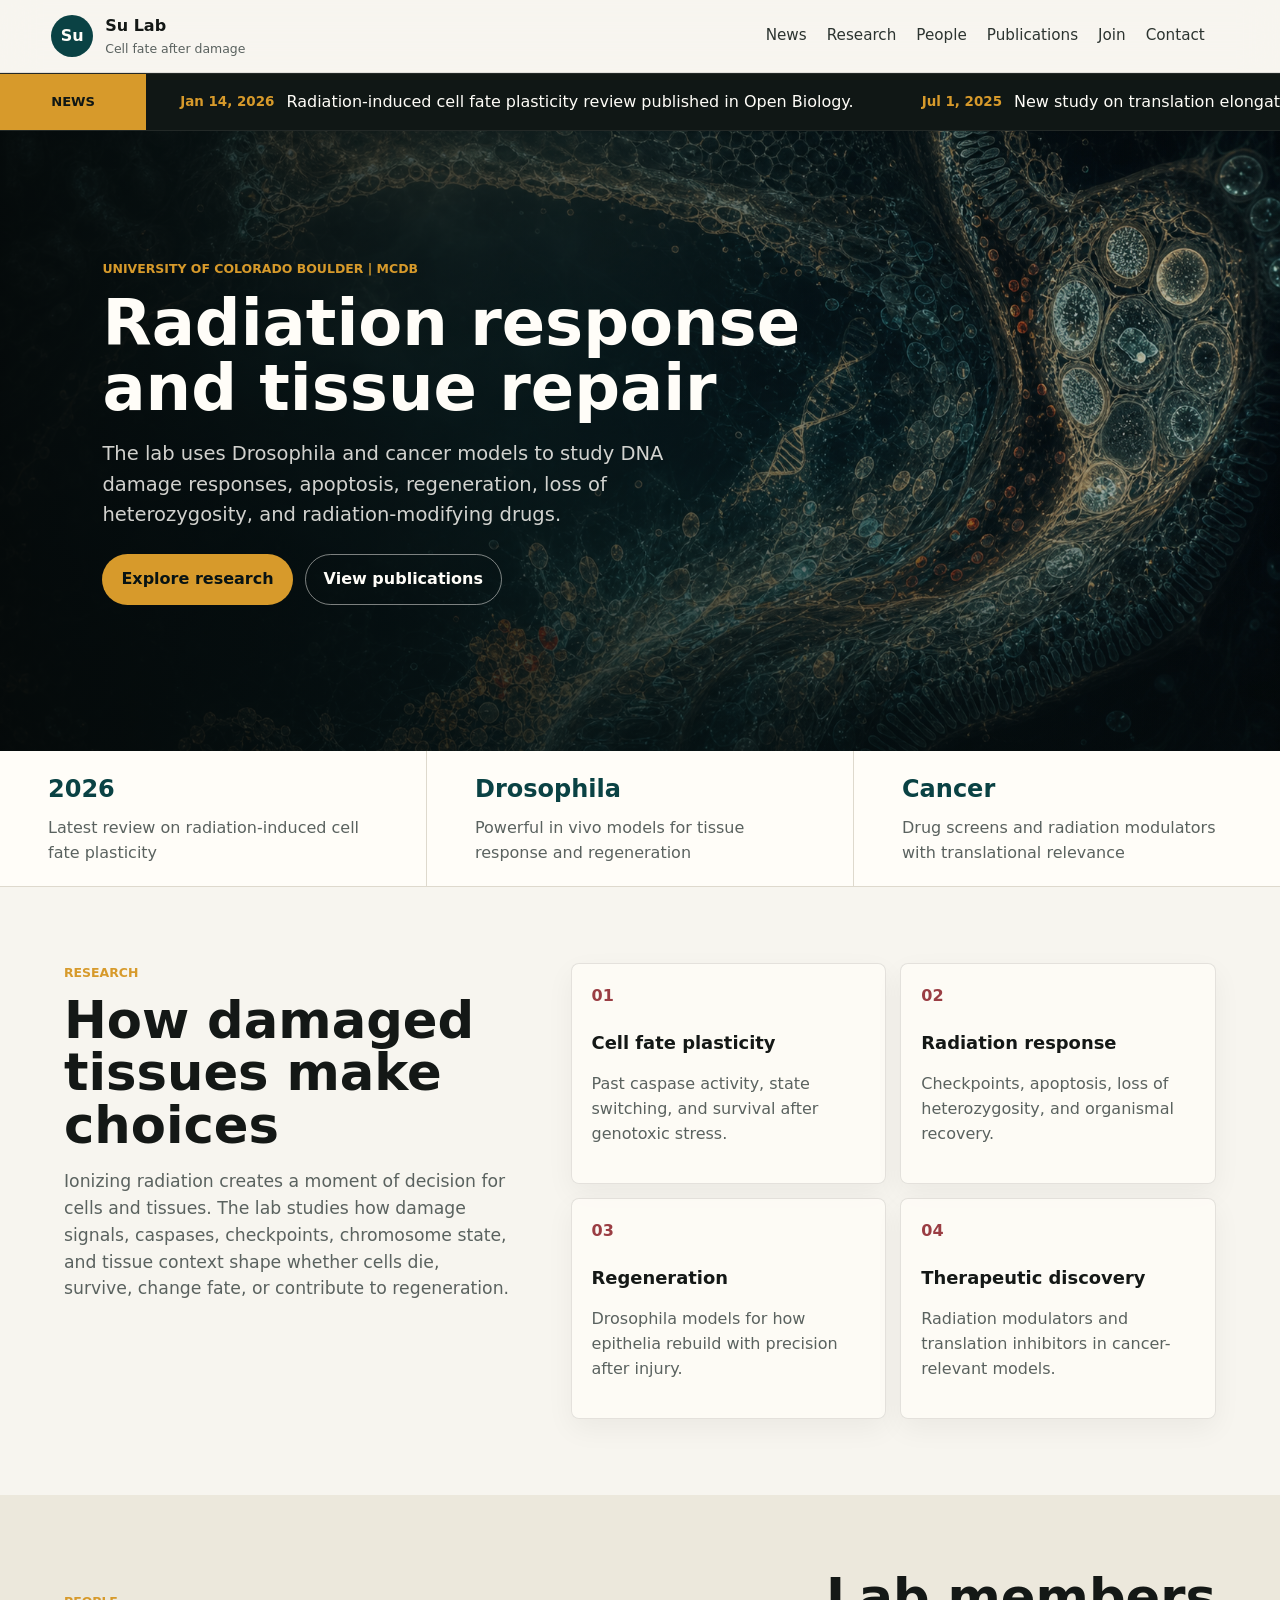
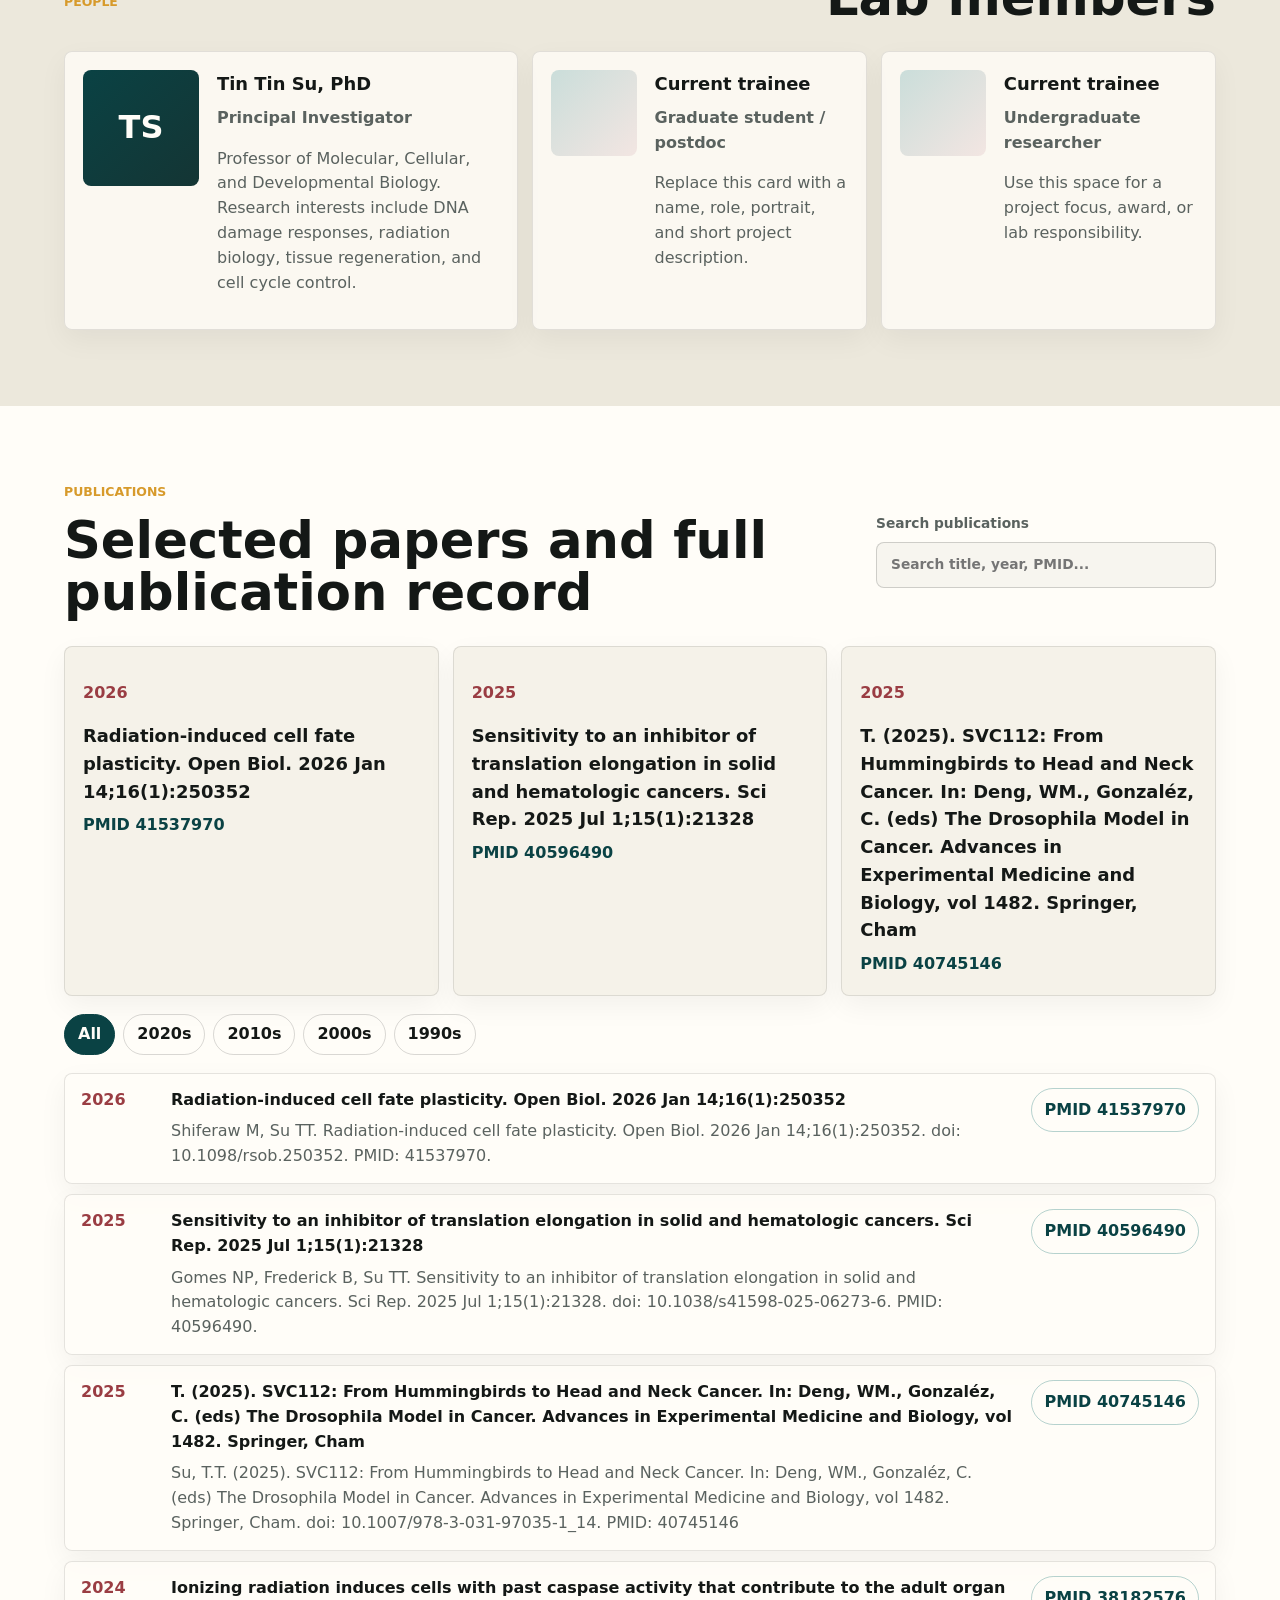
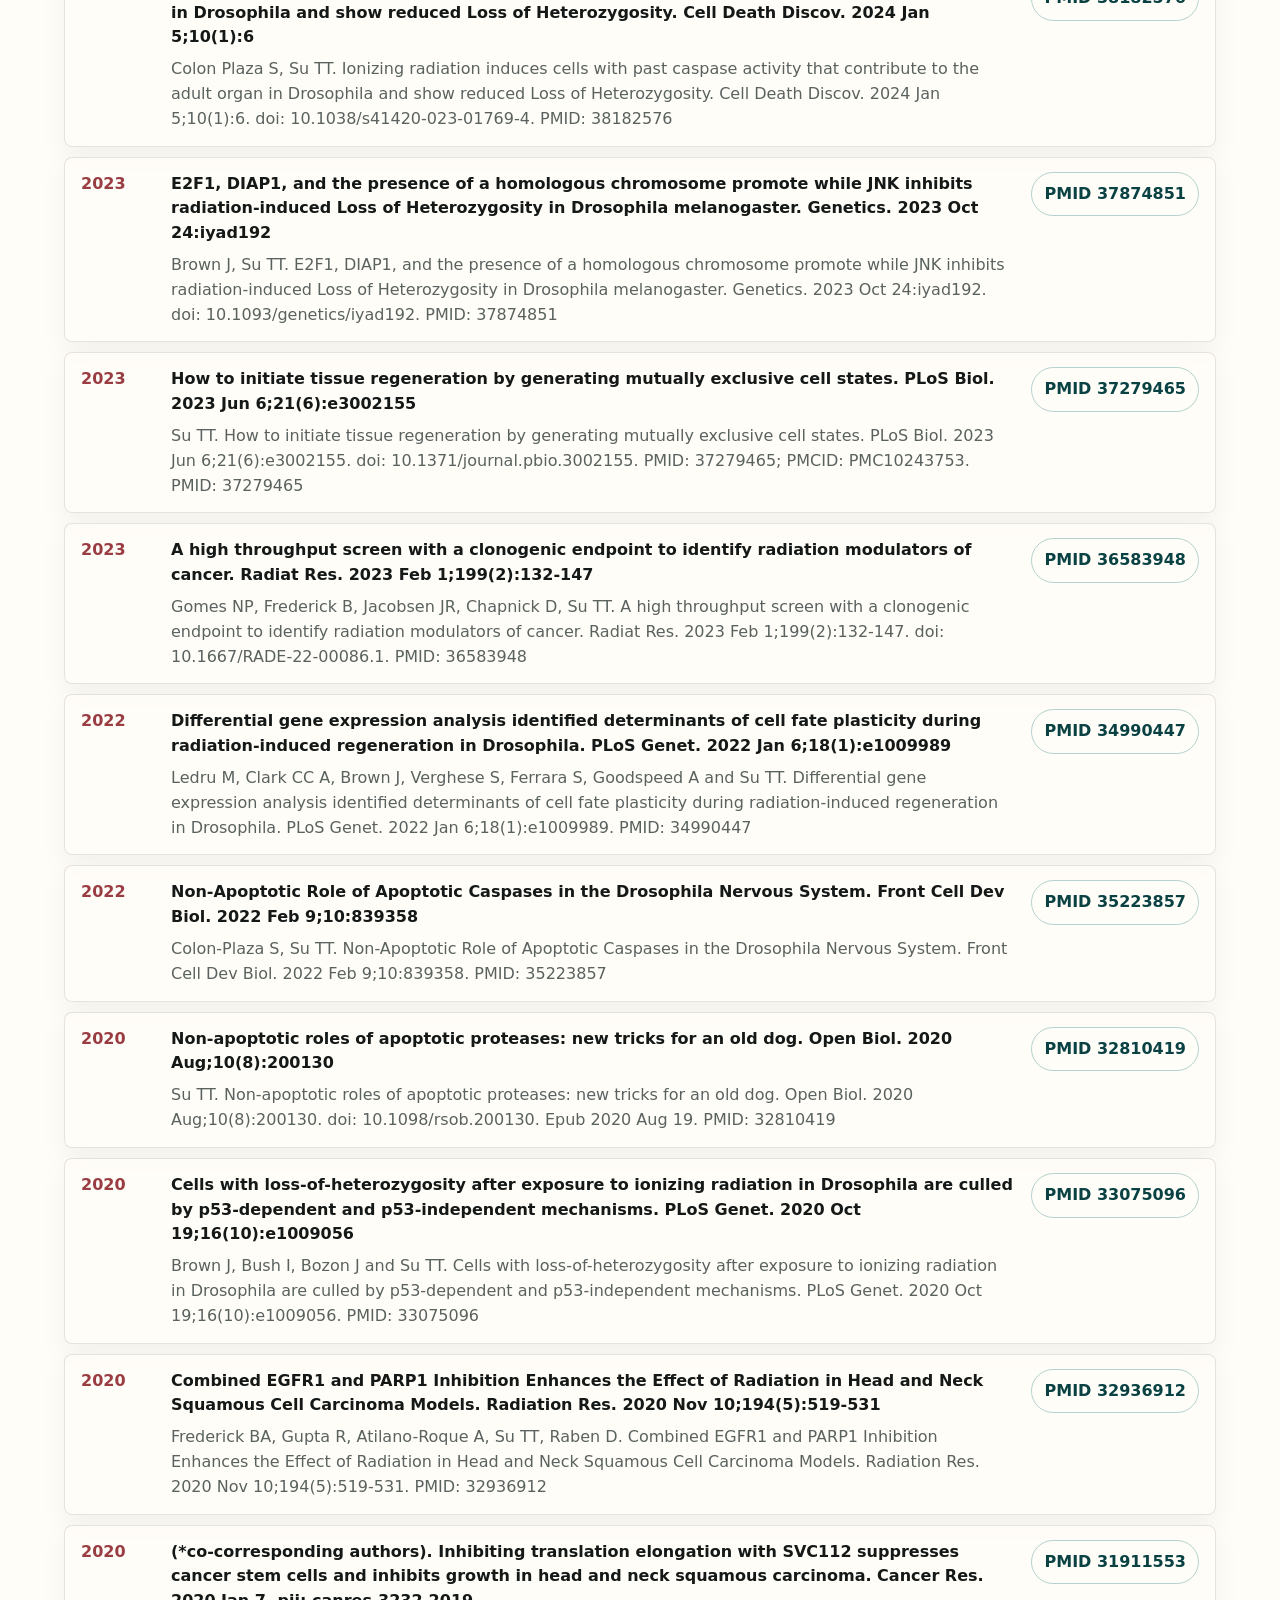
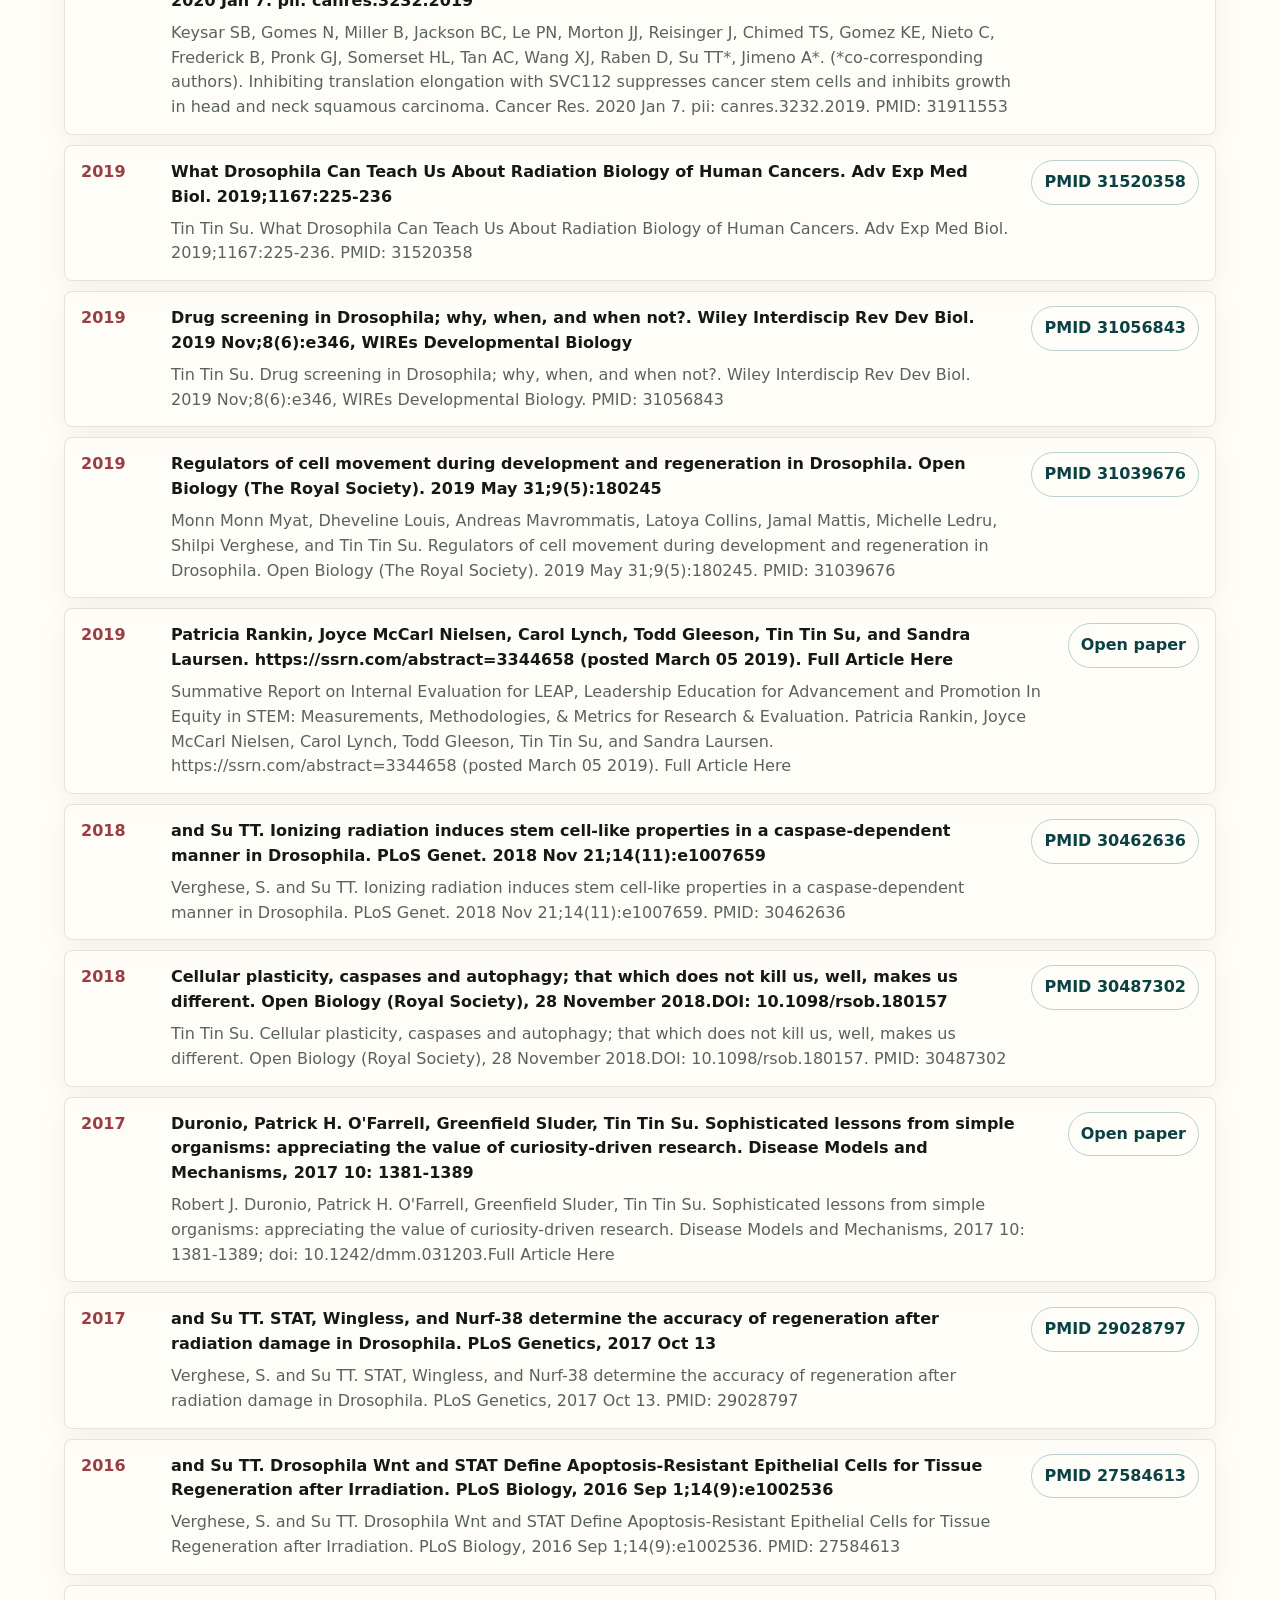
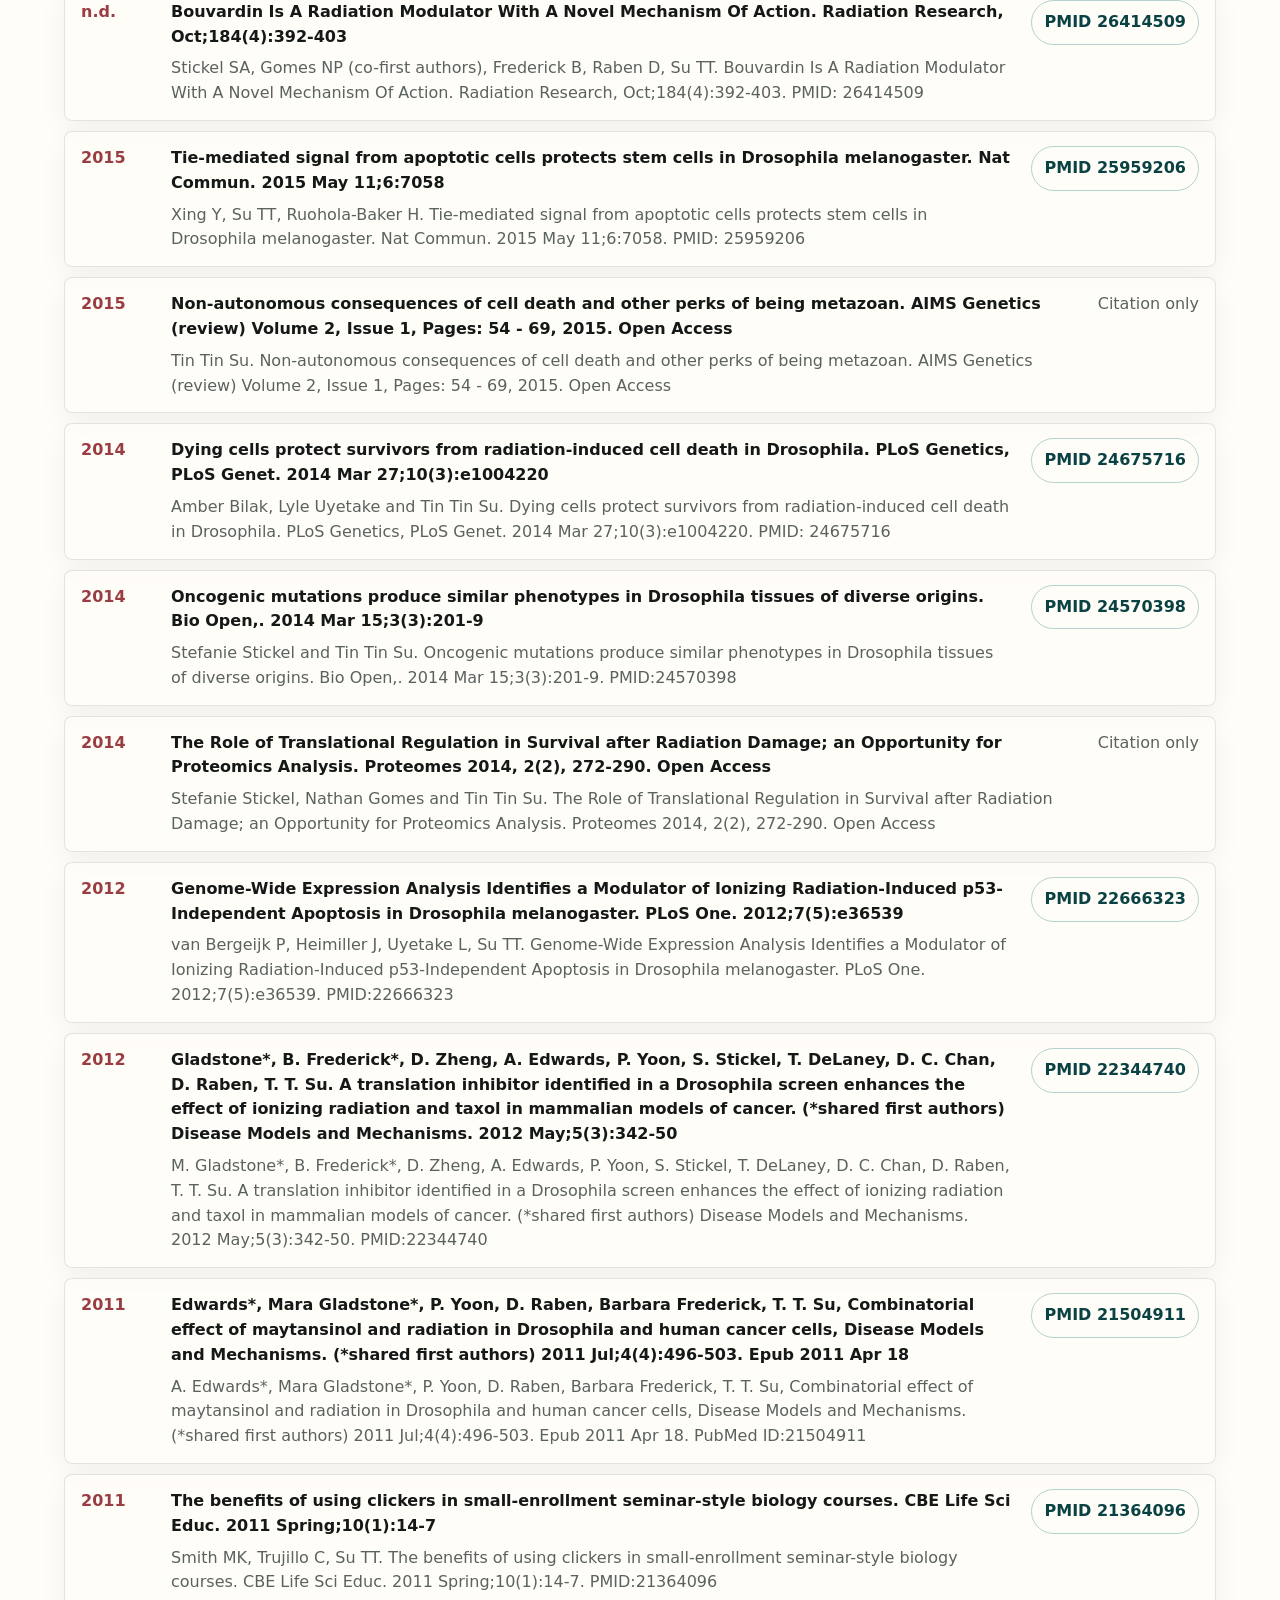
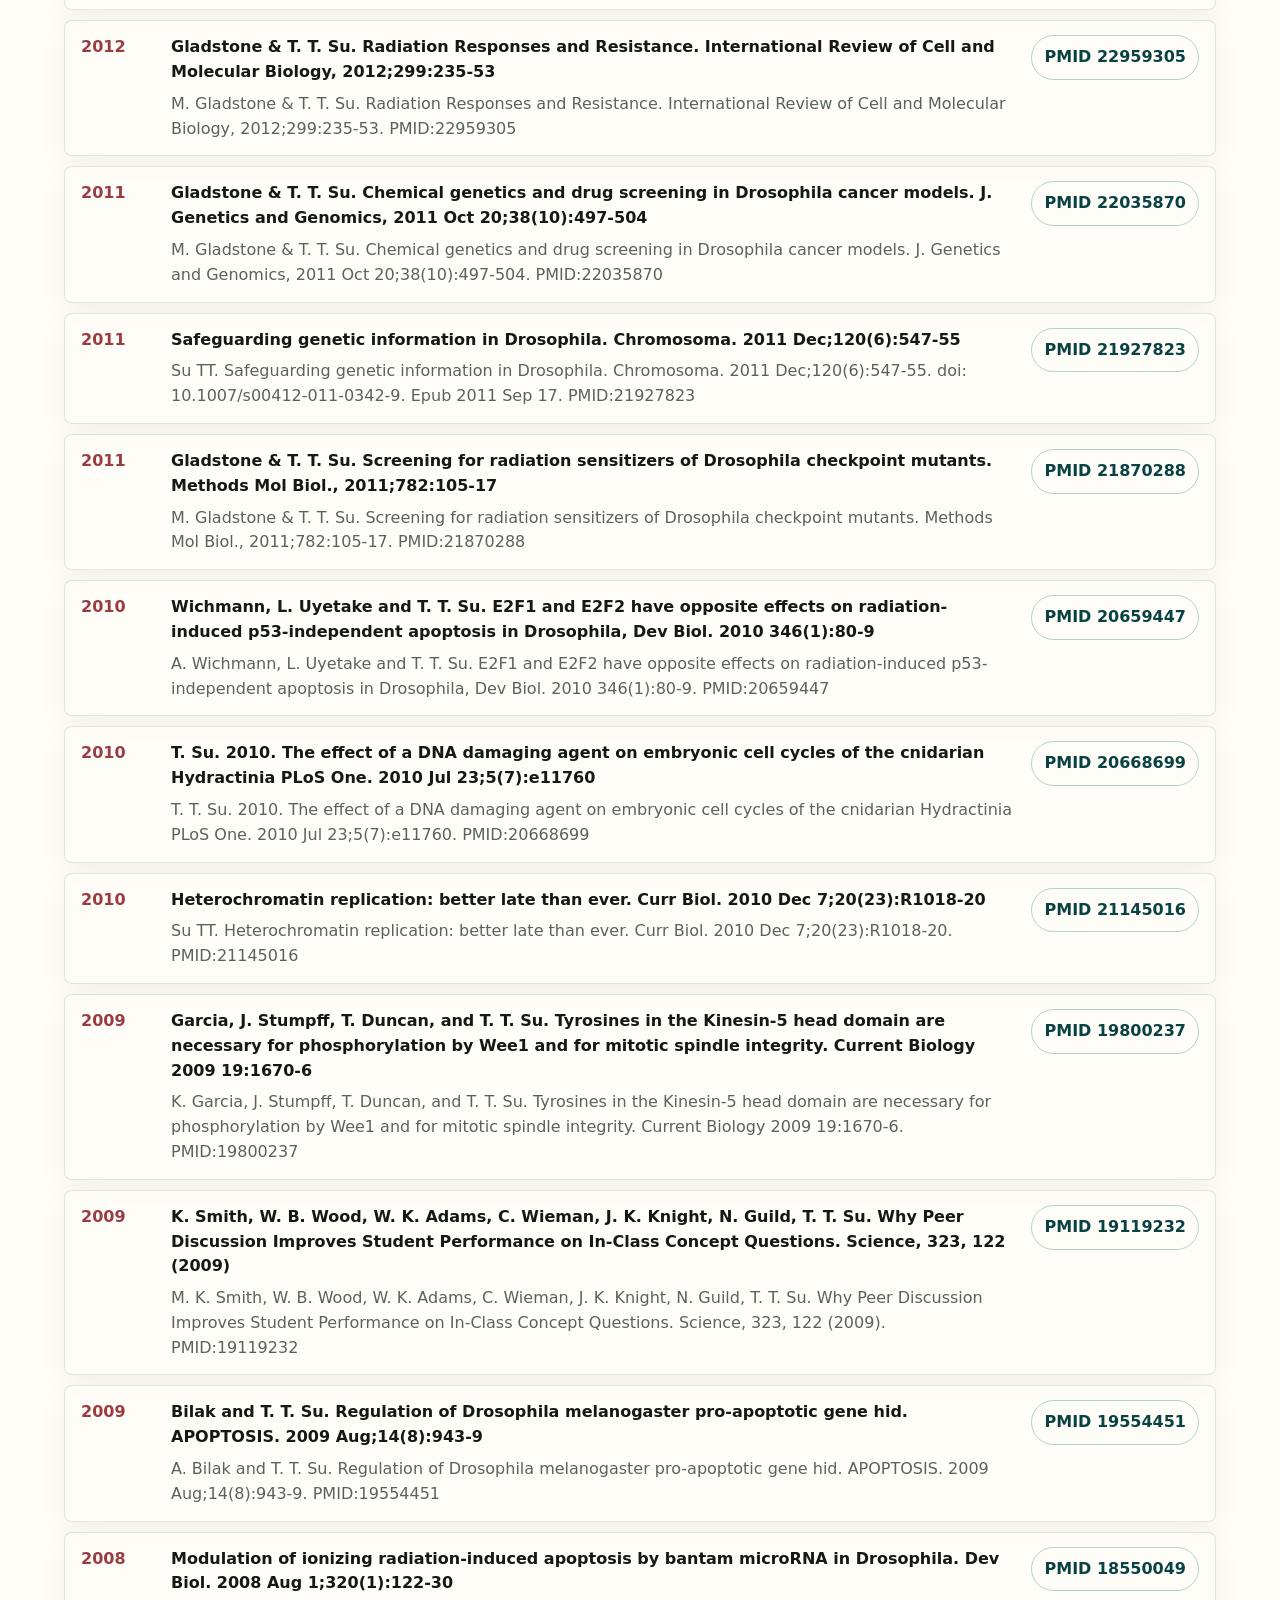
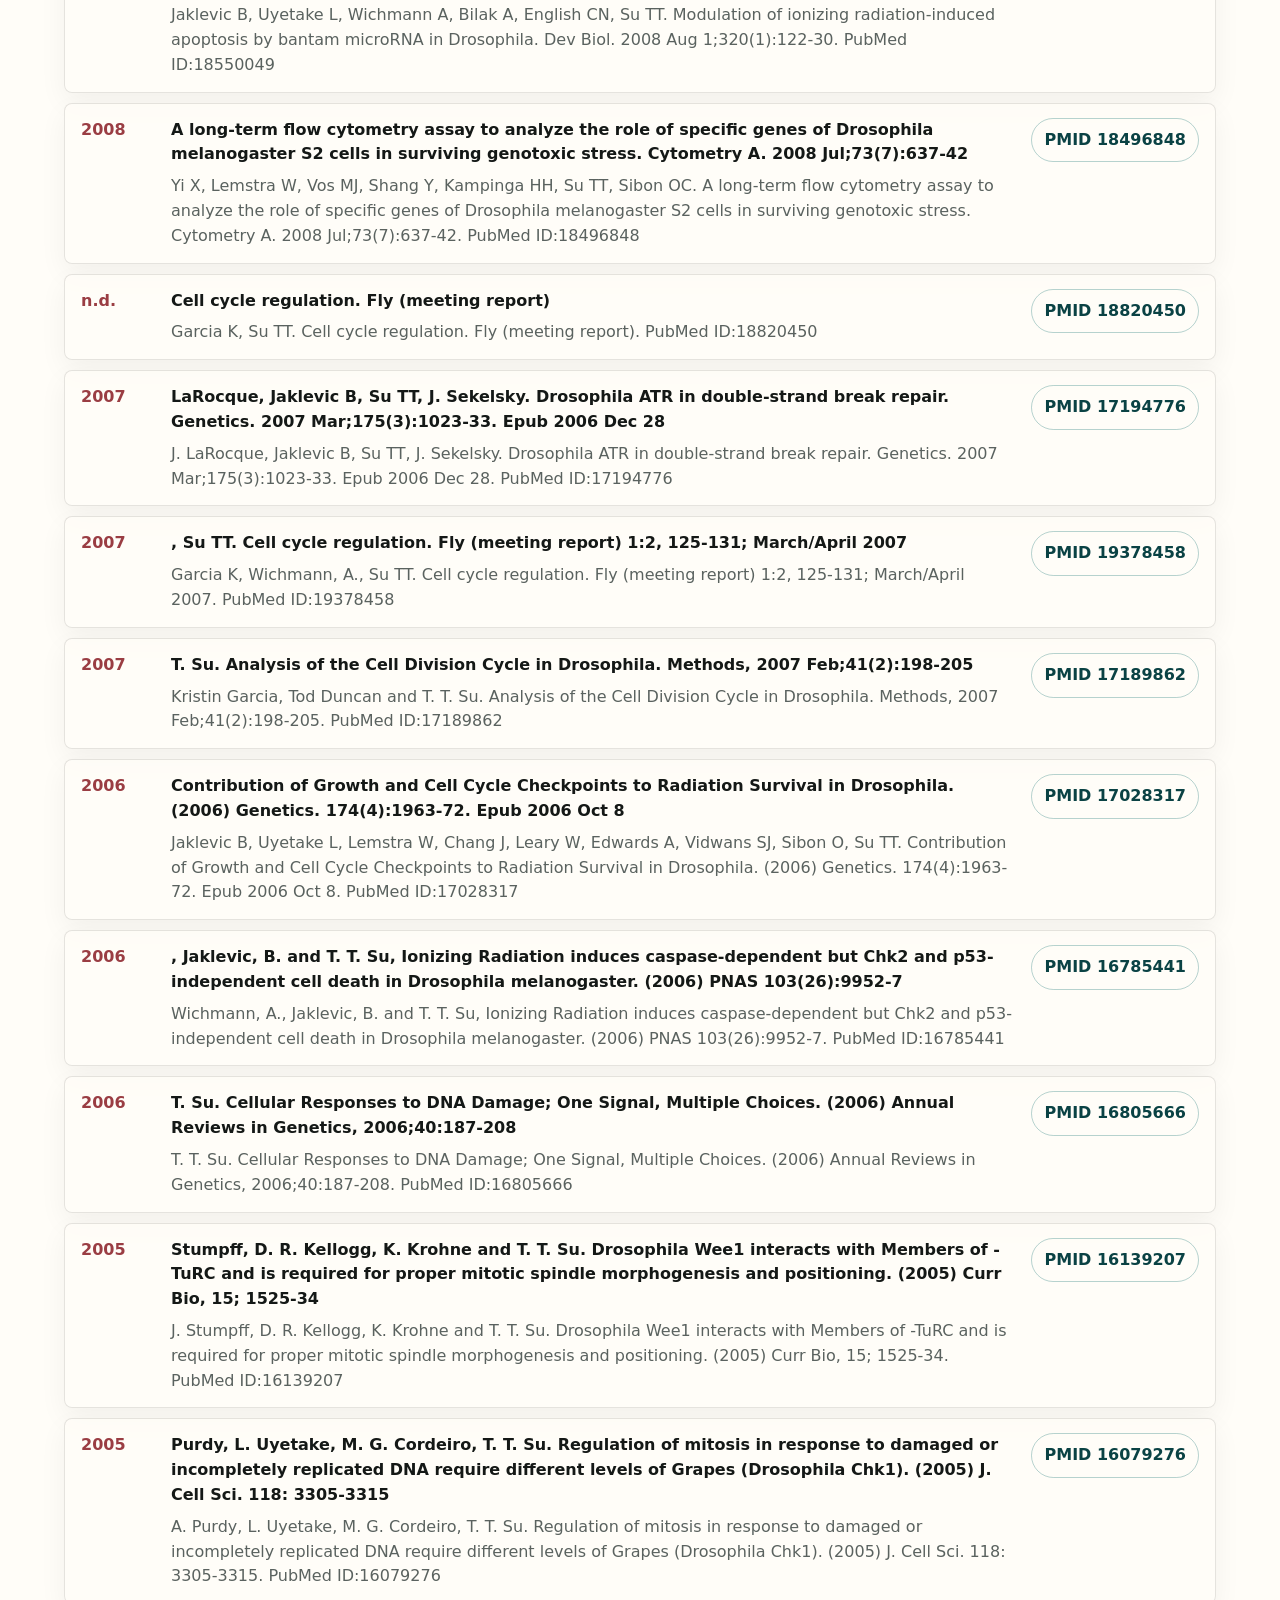
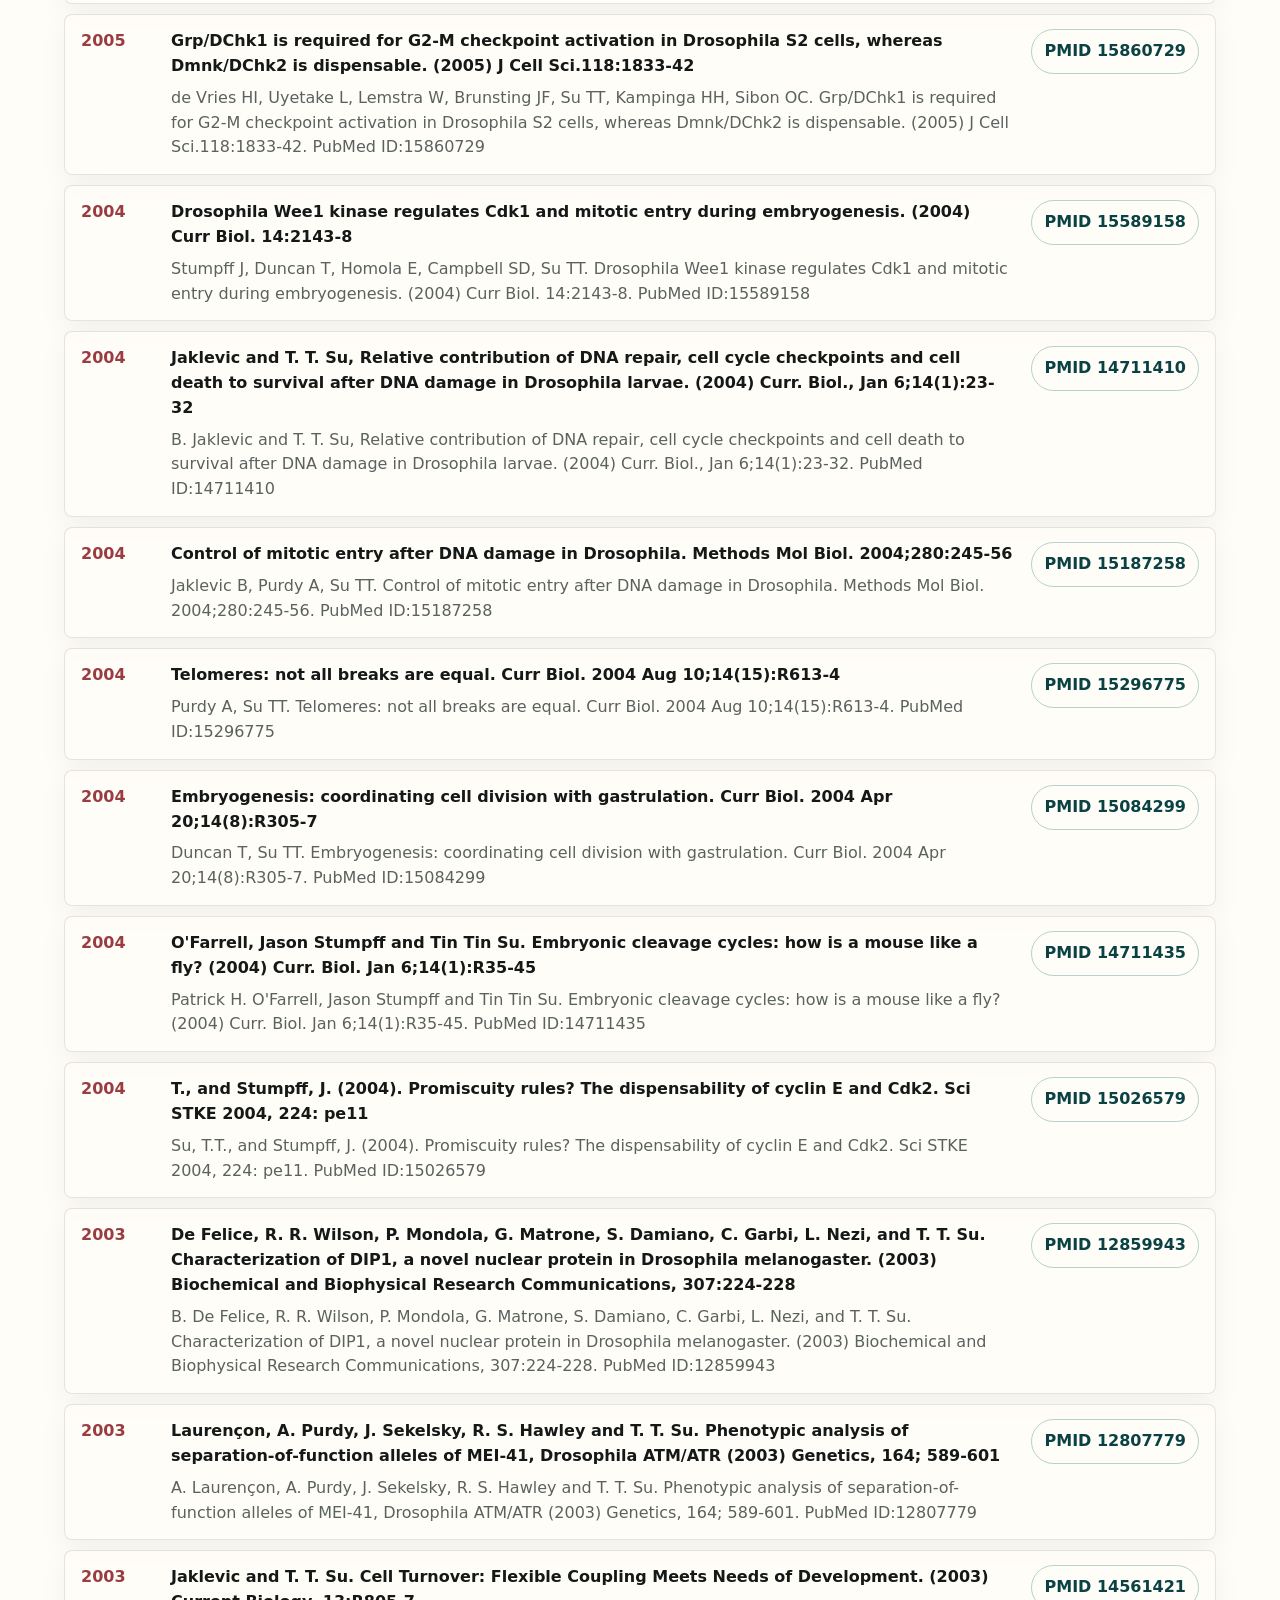
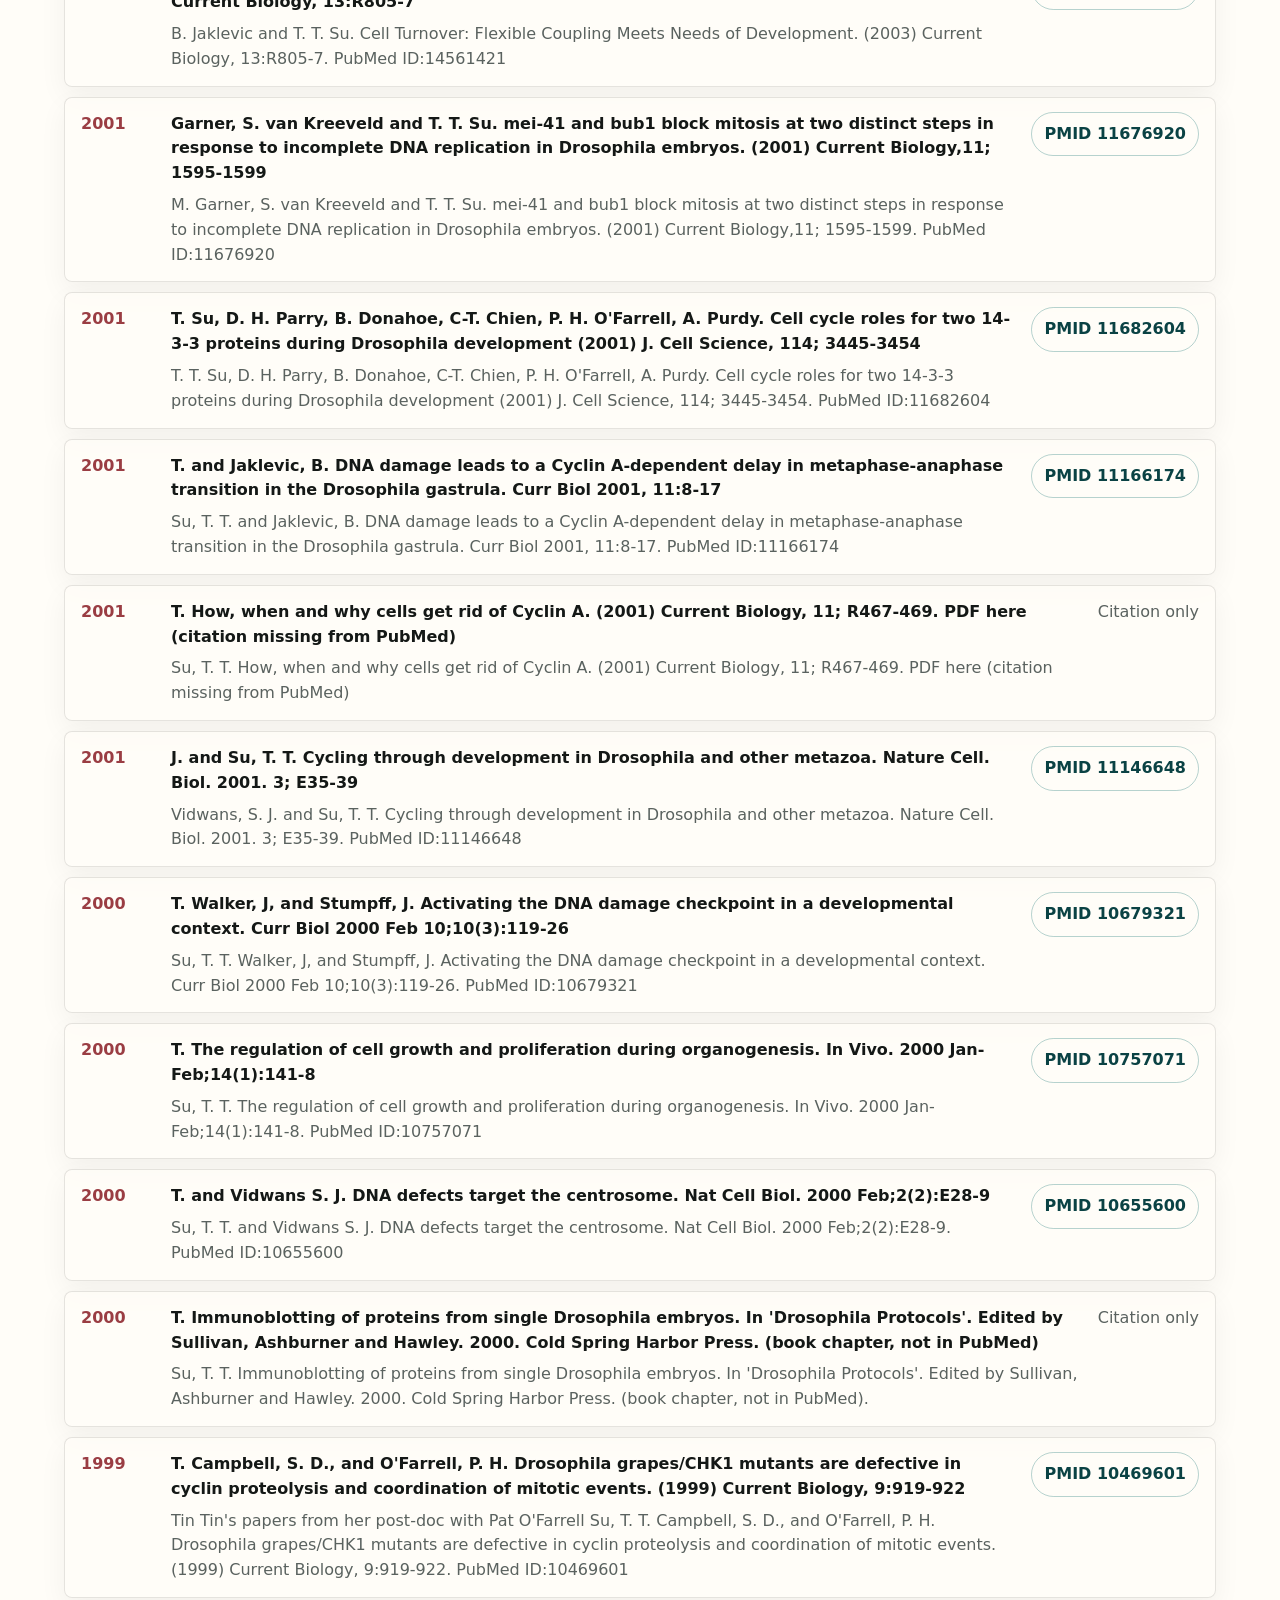
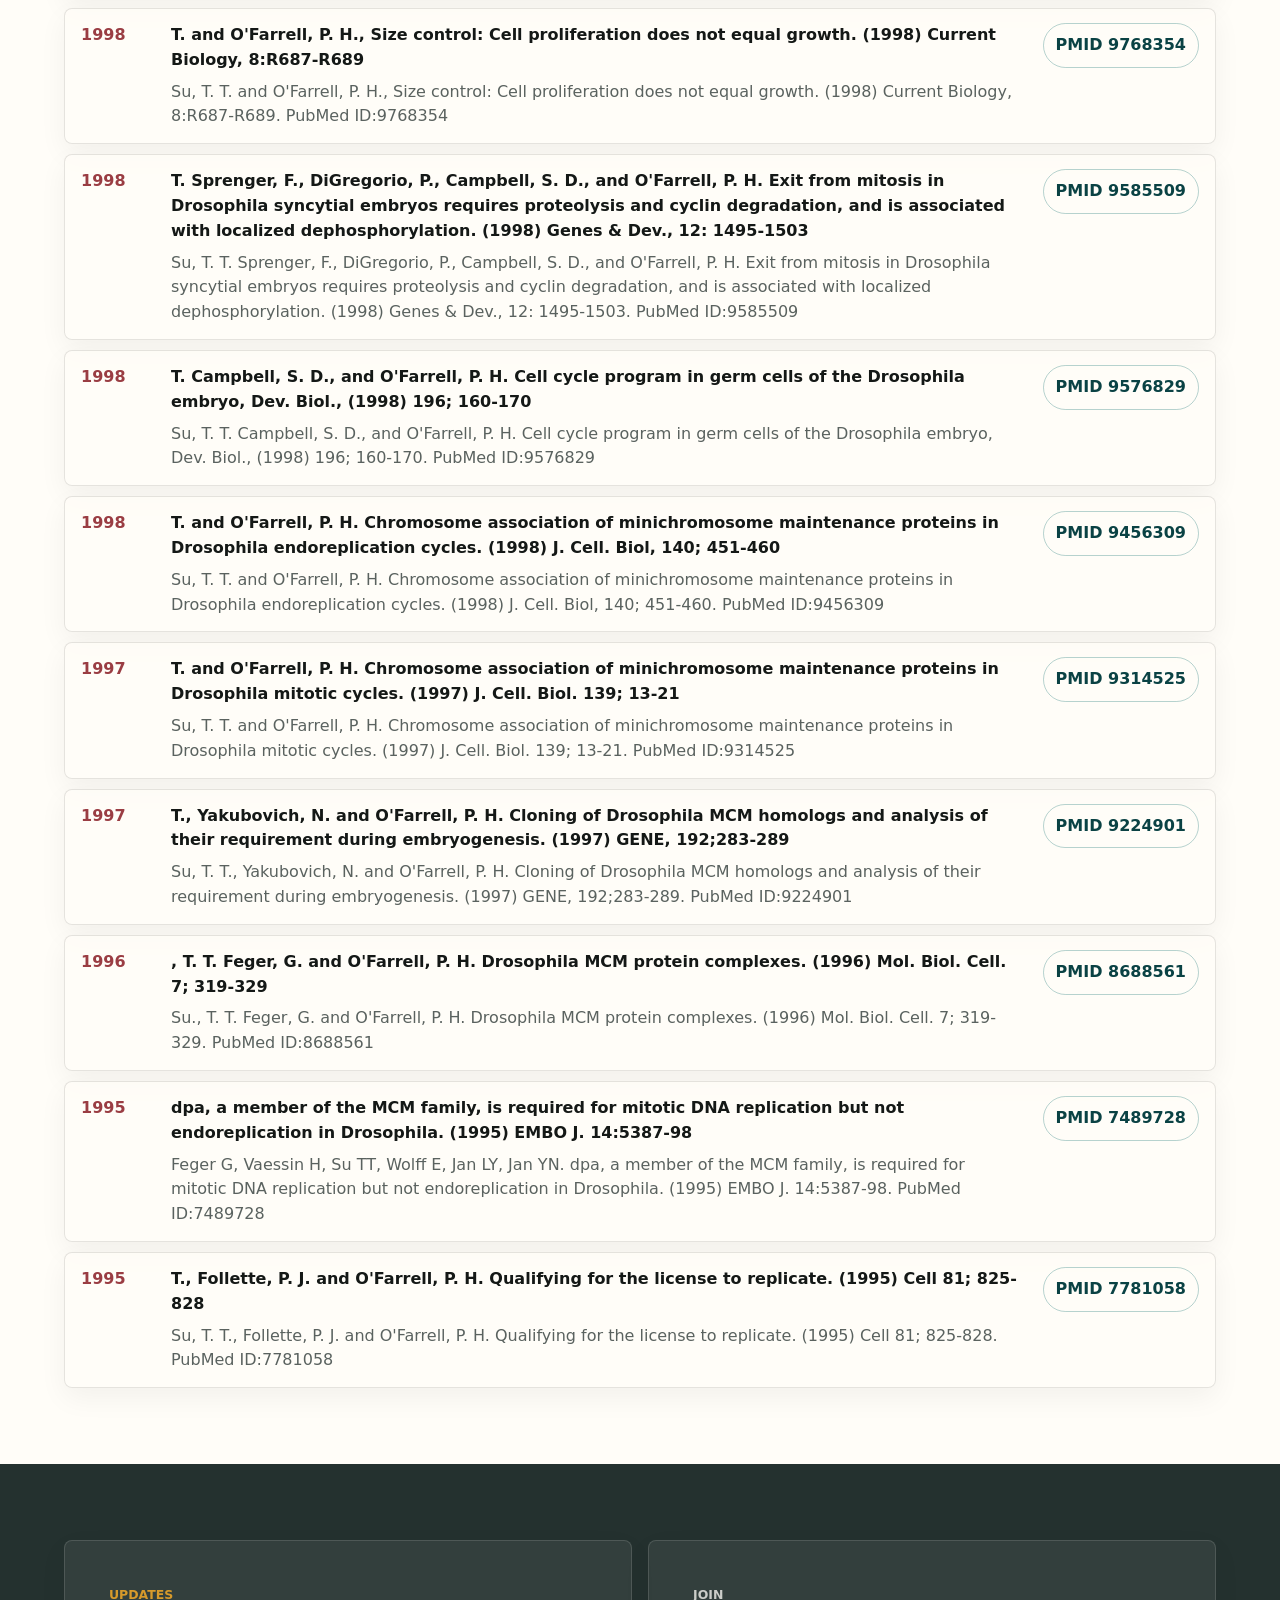
==== index.html @ 42adff40 "Initial Su Lab website" ====
<!doctype html>
<html lang="en">
  <head>
    <meta charset="utf-8" />
    <meta name="viewport" content="width=device-width, initial-scale=1" />
    <title>Su Lab | Cell Fate, Radiation, and Regeneration</title>
    <meta
      name="description"
      content="The Su Lab studies how cells and tissues respond to radiation, damage, and stress, using Drosophila and cancer models to understand cell fate plasticity."
    />
    <link rel="preload" href="assets/hero-cell-fate.png" as="image" />
    <link rel="stylesheet" href="styles.css" />
  </head>
  <body>
    <header class="site-header">
      <a class="brand" href="#home" aria-label="Su Lab home">
        <span class="brand-mark">Su</span>
        <span>
          <strong>Su Lab</strong>
          <small>Cell fate after damage</small>
        </span>
      </a>
      <nav class="nav" aria-label="Primary navigation">
        <a href="#news">News</a>
        <a href="#research">Research</a>
        <a href="#people">People</a>
        <a href="#publications">Publications</a>
        <a href="#join">Join</a>
        <a href="#contact">Contact</a>
      </nav>
    </header>

    <main id="home">
      <section class="news-ticker" id="news" aria-label="Latest news">
        <div class="news-label">News</div>
        <div class="ticker-window">
          <div class="ticker-track">
            <article>
              <time datetime="2026-01-14">Jan 14, 2026</time>
              <span>Radiation-induced cell fate plasticity review published in Open Biology.</span>
            </article>
            <article>
              <time datetime="2025-07-01">Jul 1, 2025</time>
              <span>New study on translation elongation inhibition published in Scientific Reports.</span>
            </article>
            <article>
              <time datetime="2025-01-01">2025</time>
              <span>SVC112 chapter appears in The Drosophila Model in Cancer.</span>
            </article>
            <article>
              <time datetime="2024-01-05">Jan 5, 2024</time>
              <span>Work on past caspase activity and adult organ contribution published in Cell Death Discovery.</span>
            </article>
            <article aria-hidden="true">
              <time datetime="2026-01-14">Jan 14, 2026</time>
              <span>Radiation-induced cell fate plasticity review published in Open Biology.</span>
            </article>
            <article aria-hidden="true">
              <time datetime="2025-07-01">Jul 1, 2025</time>
              <span>New study on translation elongation inhibition published in Scientific Reports.</span>
            </article>
            <article aria-hidden="true">
              <time datetime="2025-01-01">2025</time>
              <span>SVC112 chapter appears in The Drosophila Model in Cancer.</span>
            </article>
            <article aria-hidden="true">
              <time datetime="2024-01-05">Jan 5, 2024</time>
              <span>Work on past caspase activity and adult organ contribution published in Cell Death Discovery.</span>
            </article>
          </div>
        </div>
      </section>

      <section class="hero" aria-labelledby="hero-title">
        <img src="assets/hero-cell-fate.png" alt="" class="hero-image" />
        <div class="hero-shade"></div>
        <div class="hero-content">
          <p class="eyebrow">University of Colorado Boulder | MCDB</p>
          <h1 id="hero-title">Radiation response and tissue repair</h1>
          <p class="hero-copy">
            The lab uses Drosophila and cancer models to study DNA damage responses, apoptosis,
            regeneration, loss of heterozygosity, and radiation-modifying drugs.
          </p>
          <div class="hero-actions">
            <a class="button primary" href="#research">Explore research</a>
            <a class="button ghost" href="#publications">View publications</a>
          </div>
        </div>
      </section>

      <section class="intro-band" aria-label="Research summary">
        <div>
          <span class="metric">2026</span>
          <p>Latest review on radiation-induced cell fate plasticity</p>
        </div>
        <div>
          <span class="metric">Drosophila</span>
          <p>Powerful in vivo models for tissue response and regeneration</p>
        </div>
        <div>
          <span class="metric">Cancer</span>
          <p>Drug screens and radiation modulators with translational relevance</p>
        </div>
      </section>

      <section class="section split" id="research">
        <div class="section-copy">
          <p class="eyebrow">Research</p>
          <h2>How damaged tissues make choices</h2>
          <p>
            Ionizing radiation creates a moment of decision for cells and tissues. The lab studies
            how damage signals, caspases, checkpoints, chromosome state, and tissue context shape
            whether cells die, survive, change fate, or contribute to regeneration.
          </p>
        </div>
        <div class="research-grid" aria-label="Research areas">
          <article>
            <span class="tile-kicker">01</span>
            <h3>Cell fate plasticity</h3>
            <p>Past caspase activity, state switching, and survival after genotoxic stress.</p>
          </article>
          <article>
            <span class="tile-kicker">02</span>
            <h3>Radiation response</h3>
            <p>Checkpoints, apoptosis, loss of heterozygosity, and organismal recovery.</p>
          </article>
          <article>
            <span class="tile-kicker">03</span>
            <h3>Regeneration</h3>
            <p>Drosophila models for how epithelia rebuild with precision after injury.</p>
          </article>
          <article>
            <span class="tile-kicker">04</span>
            <h3>Therapeutic discovery</h3>
            <p>Radiation modulators and translation inhibitors in cancer-relevant models.</p>
          </article>
        </div>
      </section>

      <section class="section people" id="people">
        <div class="section-heading">
          <p class="eyebrow">People</p>
          <h2>Lab members</h2>
        </div>
        <div class="people-grid">
          <article class="person-card featured">
            <div class="portrait initials">TS</div>
            <div>
              <h3>Tin Tin Su, PhD</h3>
              <p class="role">Principal Investigator</p>
              <p>
                Professor of Molecular, Cellular, and Developmental Biology. Research interests
                include DNA damage responses, radiation biology, tissue regeneration, and cell cycle
                control.
              </p>
            </div>
          </article>
          <article class="person-card">
            <div class="portrait placeholder"></div>
            <div>
              <h3>Current trainee</h3>
              <p class="role">Graduate student / postdoc</p>
              <p>Replace this card with a name, role, portrait, and short project description.</p>
            </div>
          </article>
          <article class="person-card">
            <div class="portrait placeholder"></div>
            <div>
              <h3>Current trainee</h3>
              <p class="role">Undergraduate researcher</p>
              <p>Use this space for a project focus, award, or lab responsibility.</p>
            </div>
          </article>
        </div>
      </section>

      <section class="section publications" id="publications">
        <div class="section-heading publication-heading">
          <div>
            <p class="eyebrow">Publications</p>
            <h2>Selected papers and full publication record</h2>
          </div>
          <label class="search-label">
            <span>Search publications</span>
            <input id="publication-search" type="search" placeholder="Search title, year, PMID..." />
          </label>
        </div>
        <div class="featured-pubs" id="featured-publications"></div>
        <div class="publication-tools" aria-label="Publication filters">
          <button class="filter-button active" type="button" data-filter="all">All</button>
          <button class="filter-button" type="button" data-filter="2020">2020s</button>
          <button class="filter-button" type="button" data-filter="2010">2010s</button>
          <button class="filter-button" type="button" data-filter="2000">2000s</button>
          <button class="filter-button" type="button" data-filter="1990">1990s</button>
        </div>
        <div class="publication-list" id="publication-list" aria-live="polite"></div>
      </section>

      <section class="section news-join" id="join">
        <div class="news-panel">
          <p class="eyebrow">Updates</p>
          <h2>For editors</h2>
          <p>
            Add lab announcements, new publications, awards, and openings here. This section can
            later be connected to the admin page so updates are editable without touching code.
          </p>
        </div>
        <div class="join-panel">
          <p class="eyebrow">Join</p>
          <h2>Interested in the lab?</h2>
          <p>
            Add current opportunities, rotation expectations, undergraduate research openings, and
            preferred contact instructions here.
          </p>
          <a class="button primary" href="mailto:tin.su@colorado.edu">Email the lab</a>
        </div>
      </section>

      <section class="section contact" id="contact">
        <div>
          <p class="eyebrow">Contact</p>
          <h2>Su Lab</h2>
          <p>Molecular, Cellular, and Developmental Biology</p>
          <p>University of Colorado Boulder</p>
        </div>
        <div class="contact-actions">
          <a href="mailto:tin.su@colorado.edu">tin.su@colorado.edu</a>
          <a href="https://www.colorado.edu/lab/su/" target="_blank" rel="noreferrer">Current CU page</a>
          <a href="https://pubmed.ncbi.nlm.nih.gov/?term=Tin+Tin+Su" target="_blank" rel="noreferrer">PubMed search</a>
        </div>
      </section>
    </main>

    <script src="app.js"></script>
  </body>
</html>
---- styles.css ----
:root {
  --ink: #141816;
  --muted: #5a625f;
  --paper: #f7f5ef;
  --white: #fffdf8;
  --line: #ded9cd;
  --teal: #0f6d6f;
  --teal-dark: #0a4244;
  --amber: #d79a2b;
  --crimson: #9a3d43;
  --shadow: 0 22px 60px rgba(18, 24, 22, 0.16);
  color-scheme: light;
  font-family:
    Inter, ui-sans-serif, system-ui, -apple-system, BlinkMacSystemFont, "Segoe UI", sans-serif;
}

* {
  box-sizing: border-box;
}

html {
  scroll-behavior: smooth;
}

body {
  margin: 0;
  color: var(--ink);
  background: var(--paper);
  line-height: 1.55;
}

a {
  color: inherit;
  text-decoration: none;
}

.site-header {
  position: sticky;
  top: 0;
  z-index: 10;
  display: grid;
  grid-template-columns: minmax(160px, 1fr) auto auto;
  gap: 24px;
  align-items: center;
  padding: 14px clamp(18px, 4vw, 56px);
  background: rgba(247, 245, 239, 0.88);
  border-bottom: 1px solid rgba(20, 24, 22, 0.1);
  backdrop-filter: blur(18px);
}

.brand {
  display: inline-flex;
  gap: 12px;
  align-items: center;
  min-width: 0;
}

.brand-mark {
  display: grid;
  place-items: center;
  width: 42px;
  height: 42px;
  border-radius: 50%;
  color: var(--white);
  background: var(--teal-dark);
  font-weight: 800;
}

.brand strong,
.brand small {
  display: block;
}

.brand small {
  color: var(--muted);
  font-size: 0.78rem;
}

.nav {
  display: flex;
  gap: 20px;
  color: #2c3430;
  font-size: 0.95rem;
}

.nav a,
.contact-actions a {
  transition:
    color 160ms ease,
    border-color 160ms ease,
    background 160ms ease;
}

.nav a:hover,
.contact-actions a:hover {
  color: var(--teal);
}

.hero {
  position: relative;
  min-height: min(620px, calc(100vh - 72px));
  display: grid;
  align-items: center;
  overflow: hidden;
  color: var(--white);
}

.hero-image,
.hero-shade {
  position: absolute;
  inset: 0;
  width: 100%;
  height: 100%;
}

.hero-image {
  object-fit: cover;
}

.hero-shade {
  background:
    linear-gradient(90deg, rgba(5, 10, 10, 0.88), rgba(7, 22, 23, 0.64) 43%, rgba(9, 26, 28, 0.16)),
    linear-gradient(0deg, rgba(5, 8, 8, 0.48), rgba(5, 8, 8, 0.05) 45%);
}

.hero-content {
  position: relative;
  width: min(760px, calc(100% - 36px));
  margin-left: clamp(18px, 8vw, 104px);
  padding: 56px 0 74px;
}

.eyebrow {
  margin: 0 0 12px;
  color: var(--amber);
  font-size: 0.78rem;
  font-weight: 800;
  letter-spacing: 0;
  text-transform: uppercase;
}

h1,
h2,
h3,
p {
  overflow-wrap: anywhere;
}

h1 {
  max-width: 900px;
  margin: 0;
  font-size: clamp(2.5rem, 5vw, 4.8rem);
  line-height: 1.02;
  letter-spacing: 0;
}

h2 {
  margin: 0;
  font-size: clamp(2rem, 4vw, 4.2rem);
  line-height: 1.02;
  letter-spacing: 0;
}

h3 {
  margin: 0 0 8px;
  font-size: 1.12rem;
}

.hero-copy {
  max-width: 620px;
  margin: 18px 0 0;
  color: rgba(255, 253, 248, 0.82);
  font-size: clamp(1rem, 2vw, 1.22rem);
}

.hero-actions,
.contact-actions {
  display: flex;
  flex-wrap: wrap;
  gap: 12px;
  margin-top: 24px;
}

.button {
  display: inline-flex;
  min-height: 46px;
  align-items: center;
  justify-content: center;
  padding: 12px 18px;
  border: 1px solid transparent;
  border-radius: 999px;
  font-weight: 760;
}

.button.primary {
  color: #081313;
  background: var(--amber);
}

.button.ghost {
  color: var(--white);
  border-color: rgba(255, 253, 248, 0.48);
}

.news-ticker {
  display: grid;
  grid-template-columns: auto minmax(0, 1fr);
  align-items: center;
  min-height: 58px;
  overflow: hidden;
  color: var(--white);
  background: #101715;
  border-top: 1px solid rgba(255, 253, 248, 0.08);
  border-bottom: 1px solid rgba(255, 253, 248, 0.08);
}

.news-label {
  display: grid;
  place-items: center;
  align-self: stretch;
  padding: 0 clamp(18px, 4vw, 56px);
  color: #101715;
  background: var(--amber);
  font-size: 0.82rem;
  font-weight: 850;
  text-transform: uppercase;
}

.ticker-window {
  overflow: hidden;
}

.ticker-track {
  display: inline-flex;
  min-width: max-content;
  animation: ticker-scroll 36s linear infinite;
}

.ticker-track:hover {
  animation-play-state: paused;
}

.ticker-track article {
  display: inline-flex;
  gap: 12px;
  align-items: center;
  padding: 0 34px;
  white-space: nowrap;
}

.ticker-track time {
  color: var(--amber);
  font-size: 0.84rem;
  font-weight: 850;
}

@keyframes ticker-scroll {
  from {
    transform: translateX(0);
  }

  to {
    transform: translateX(-50%);
  }
}

.intro-band {
  display: grid;
  grid-template-columns: repeat(3, 1fr);
  gap: 1px;
  background: var(--line);
  border-bottom: 1px solid var(--line);
}

.intro-band div {
  min-height: 108px;
  padding: 20px clamp(18px, 4vw, 48px);
  background: var(--white);
}

.metric {
  display: block;
  margin-bottom: 8px;
  color: var(--teal-dark);
  font-size: 1.5rem;
  font-weight: 850;
}

.intro-band p {
  max-width: 360px;
  margin: 0;
  color: var(--muted);
}

.section {
  padding: clamp(42px, 6vw, 76px) clamp(18px, 5vw, 72px);
}

.split {
  display: grid;
  grid-template-columns: minmax(260px, 0.82fr) minmax(320px, 1.18fr);
  gap: clamp(26px, 5vw, 58px);
  align-items: start;
}

.section-copy p:not(.eyebrow) {
  max-width: 610px;
  color: var(--muted);
  font-size: 1.08rem;
}

.research-grid {
  display: grid;
  grid-template-columns: repeat(2, minmax(0, 1fr));
  gap: 14px;
}

.research-grid article,
.person-card,
.news-panel,
.join-panel,
.publication-item,
.featured-pub {
  border: 1px solid rgba(20, 24, 22, 0.11);
  border-radius: 8px;
  background: rgba(255, 253, 248, 0.76);
  box-shadow: 0 10px 28px rgba(18, 24, 22, 0.05);
}

.research-grid article {
  min-height: 156px;
  padding: 20px;
}

.tile-kicker {
  display: block;
  margin-bottom: 20px;
  color: var(--crimson);
  font-weight: 850;
}

.research-grid p,
.person-card p,
.news-panel li,
.join-panel p,
.publication-meta,
.publication-citation {
  color: var(--muted);
}

.people {
  background: #ece8dc;
}

.section-heading {
  display: flex;
  justify-content: space-between;
  gap: 24px;
  align-items: end;
  margin-bottom: 28px;
}

.people-grid {
  display: grid;
  grid-template-columns: 1.15fr 0.85fr 0.85fr;
  gap: 14px;
}

.person-card {
  display: grid;
  grid-template-columns: 86px 1fr;
  gap: 18px;
  min-height: 184px;
  padding: 18px;
}

.person-card.featured {
  grid-template-columns: 116px 1fr;
}

.portrait {
  aspect-ratio: 1;
  width: 100%;
  border-radius: 8px;
  background:
    linear-gradient(135deg, rgba(15, 109, 111, 0.22), rgba(154, 61, 67, 0.12)),
    var(--white);
}

.portrait.initials {
  display: grid;
  place-items: center;
  color: var(--white);
  background: linear-gradient(135deg, var(--teal-dark), #143534);
  font-size: 2rem;
  font-weight: 850;
}

.role {
  margin: 0 0 10px;
  color: var(--crimson);
  font-weight: 760;
}

.publications {
  background: var(--white);
}

.publication-heading {
  align-items: center;
}

.search-label {
  display: grid;
  gap: 8px;
  min-width: min(100%, 340px);
  color: var(--muted);
  font-size: 0.86rem;
  font-weight: 700;
}

input[type="search"] {
  width: 100%;
  min-height: 46px;
  padding: 0 14px;
  border: 1px solid rgba(20, 24, 22, 0.18);
  border-radius: 8px;
  background: var(--paper);
  color: var(--ink);
  font: inherit;
}

.featured-pubs {
  display: grid;
  grid-template-columns: repeat(3, minmax(0, 1fr));
  gap: 14px;
  margin-bottom: 18px;
}

.featured-pub {
  min-height: 156px;
  padding: 18px;
  background: #f5f2e9;
}

.featured-pub a {
  color: var(--teal-dark);
  font-weight: 800;
}

.publication-tools {
  display: flex;
  flex-wrap: wrap;
  gap: 8px;
  margin: 18px 0;
}

.filter-button {
  min-height: 38px;
  padding: 7px 13px;
  border: 1px solid rgba(20, 24, 22, 0.16);
  border-radius: 999px;
  color: var(--ink);
  background: transparent;
  font: inherit;
  font-weight: 730;
  cursor: pointer;
}

.filter-button.active {
  color: var(--white);
  background: var(--teal-dark);
  border-color: var(--teal-dark);
}

.publication-list {
  display: grid;
  gap: 10px;
}

.publication-item {
  display: grid;
  grid-template-columns: 72px 1fr auto;
  gap: 18px;
  align-items: start;
  padding: 14px 16px;
}

.publication-year {
  color: var(--crimson);
  font-weight: 850;
}

.publication-title {
  margin: 0 0 7px;
  font-weight: 820;
}

.publication-citation {
  margin: 0;
}

.publication-link {
  display: inline-flex;
  min-width: 108px;
  justify-content: center;
  padding: 9px 12px;
  border: 1px solid rgba(15, 109, 111, 0.3);
  border-radius: 999px;
  color: var(--teal-dark);
  font-weight: 800;
}

.news-join {
  display: grid;
  grid-template-columns: 1fr 1fr;
  gap: 16px;
  background: #24312f;
}

.news-panel,
.join-panel {
  padding: clamp(24px, 4vw, 44px);
  color: var(--white);
  background: rgba(255, 253, 248, 0.07);
  border-color: rgba(255, 253, 248, 0.13);
}

.news-panel li,
.join-panel p {
  color: rgba(255, 253, 248, 0.75);
}

.news-panel ul {
  display: grid;
  gap: 14px;
  padding-left: 20px;
}

.contact {
  display: flex;
  justify-content: space-between;
  gap: 24px;
  align-items: start;
}

.contact-actions {
  justify-content: flex-end;
  margin-top: 0;
}

.contact-actions a {
  padding: 10px 13px;
  border: 1px solid rgba(20, 24, 22, 0.14);
  border-radius: 999px;
  background: var(--white);
}

@media (max-width: 920px) {
  .site-header {
    grid-template-columns: 1fr auto;
  }

  .nav {
    grid-column: 1 / -1;
    order: 3;
    overflow-x: auto;
    padding-bottom: 3px;
  }

  .intro-band,
  .split,
  .people-grid,
  .featured-pubs,
  .news-join {
    grid-template-columns: 1fr;
  }

  .hero {
    min-height: 560px;
  }

  .section-heading,
  .contact {
    display: grid;
  }

  .contact-actions {
    justify-content: flex-start;
  }
}

@media (max-width: 640px) {
  .site-header {
    gap: 12px;
  }

  .brand small {
    display: none;
  }

  .hero-content {
    margin-left: 18px;
    padding-top: 52px;
  }

  h1 {
    font-size: 2.55rem;
  }

  .research-grid,
  .person-card,
  .person-card.featured,
  .publication-item {
    grid-template-columns: 1fr;
  }

  .portrait {
    width: 92px;
  }

  .publication-link {
    justify-self: start;
  }

  .news-ticker {
    display: grid;
    grid-template-columns: 1fr;
  }

  .news-label {
    min-height: 38px;
  }
}
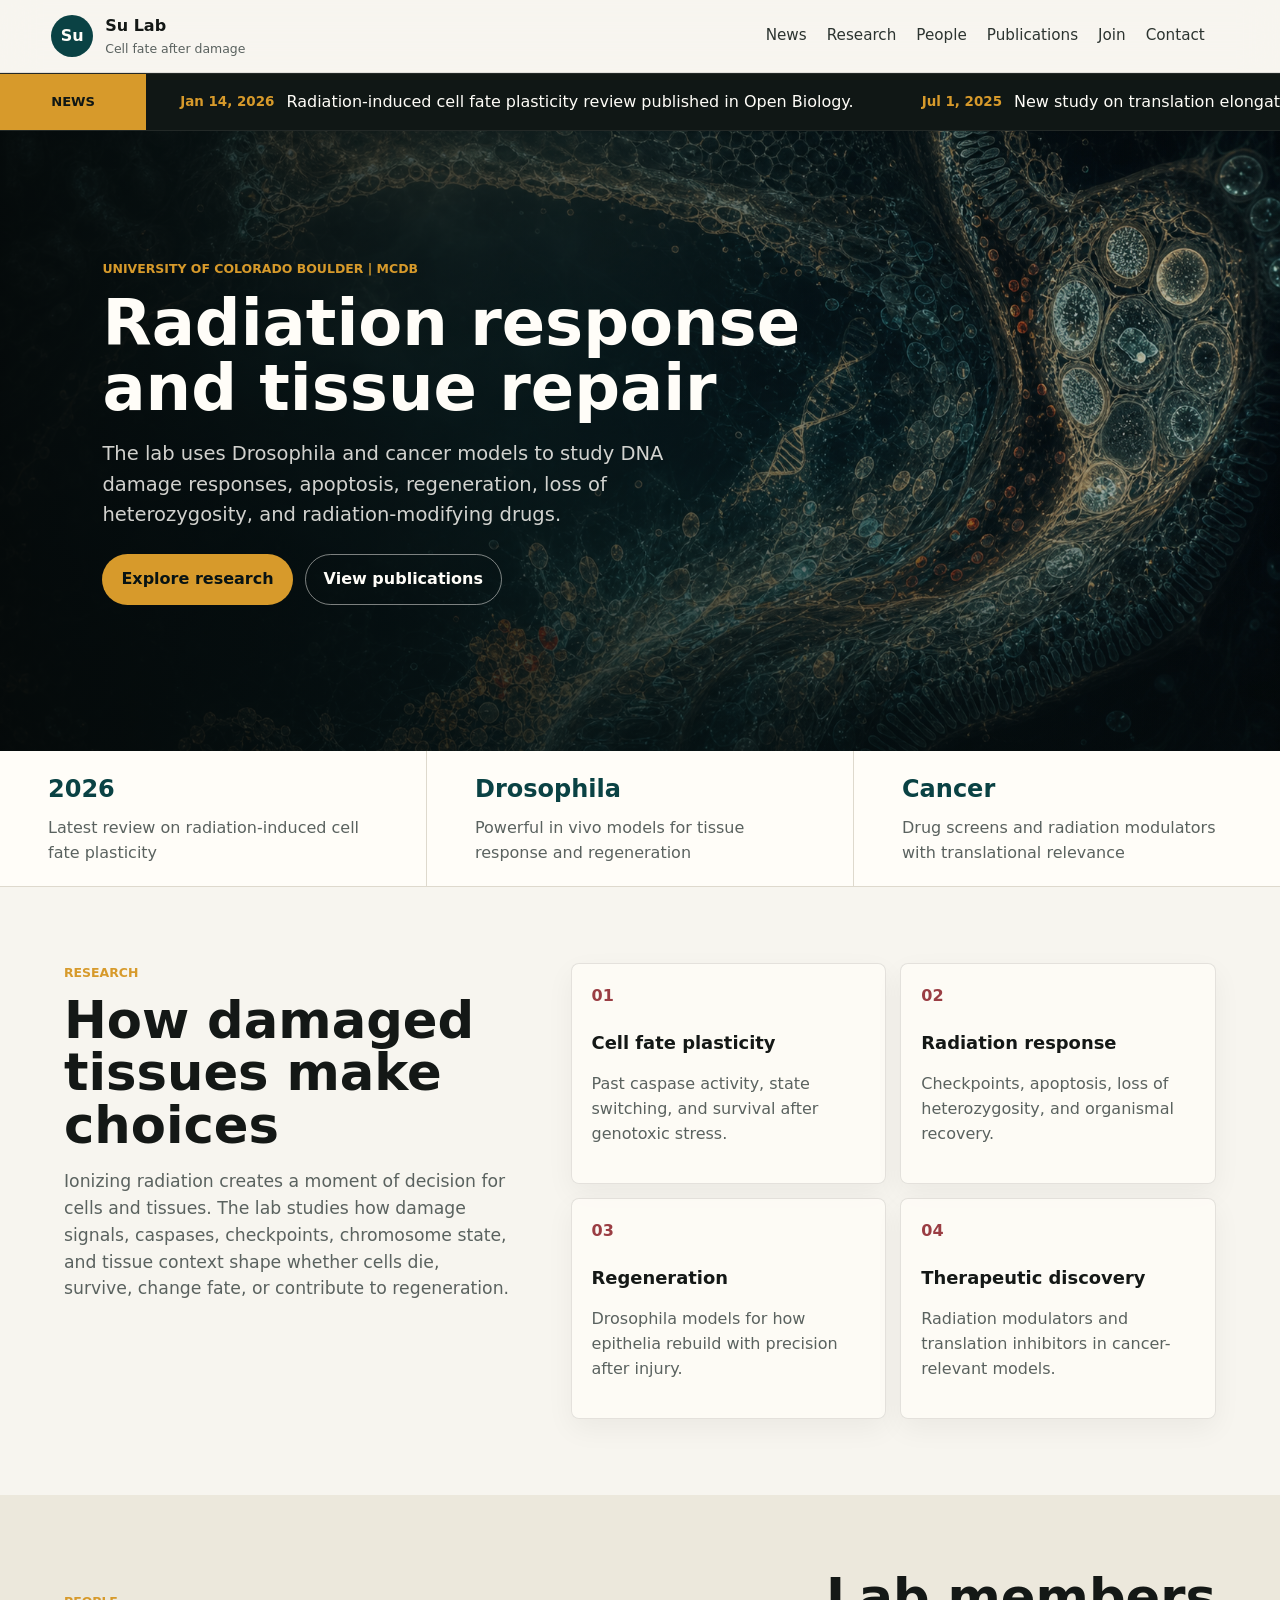
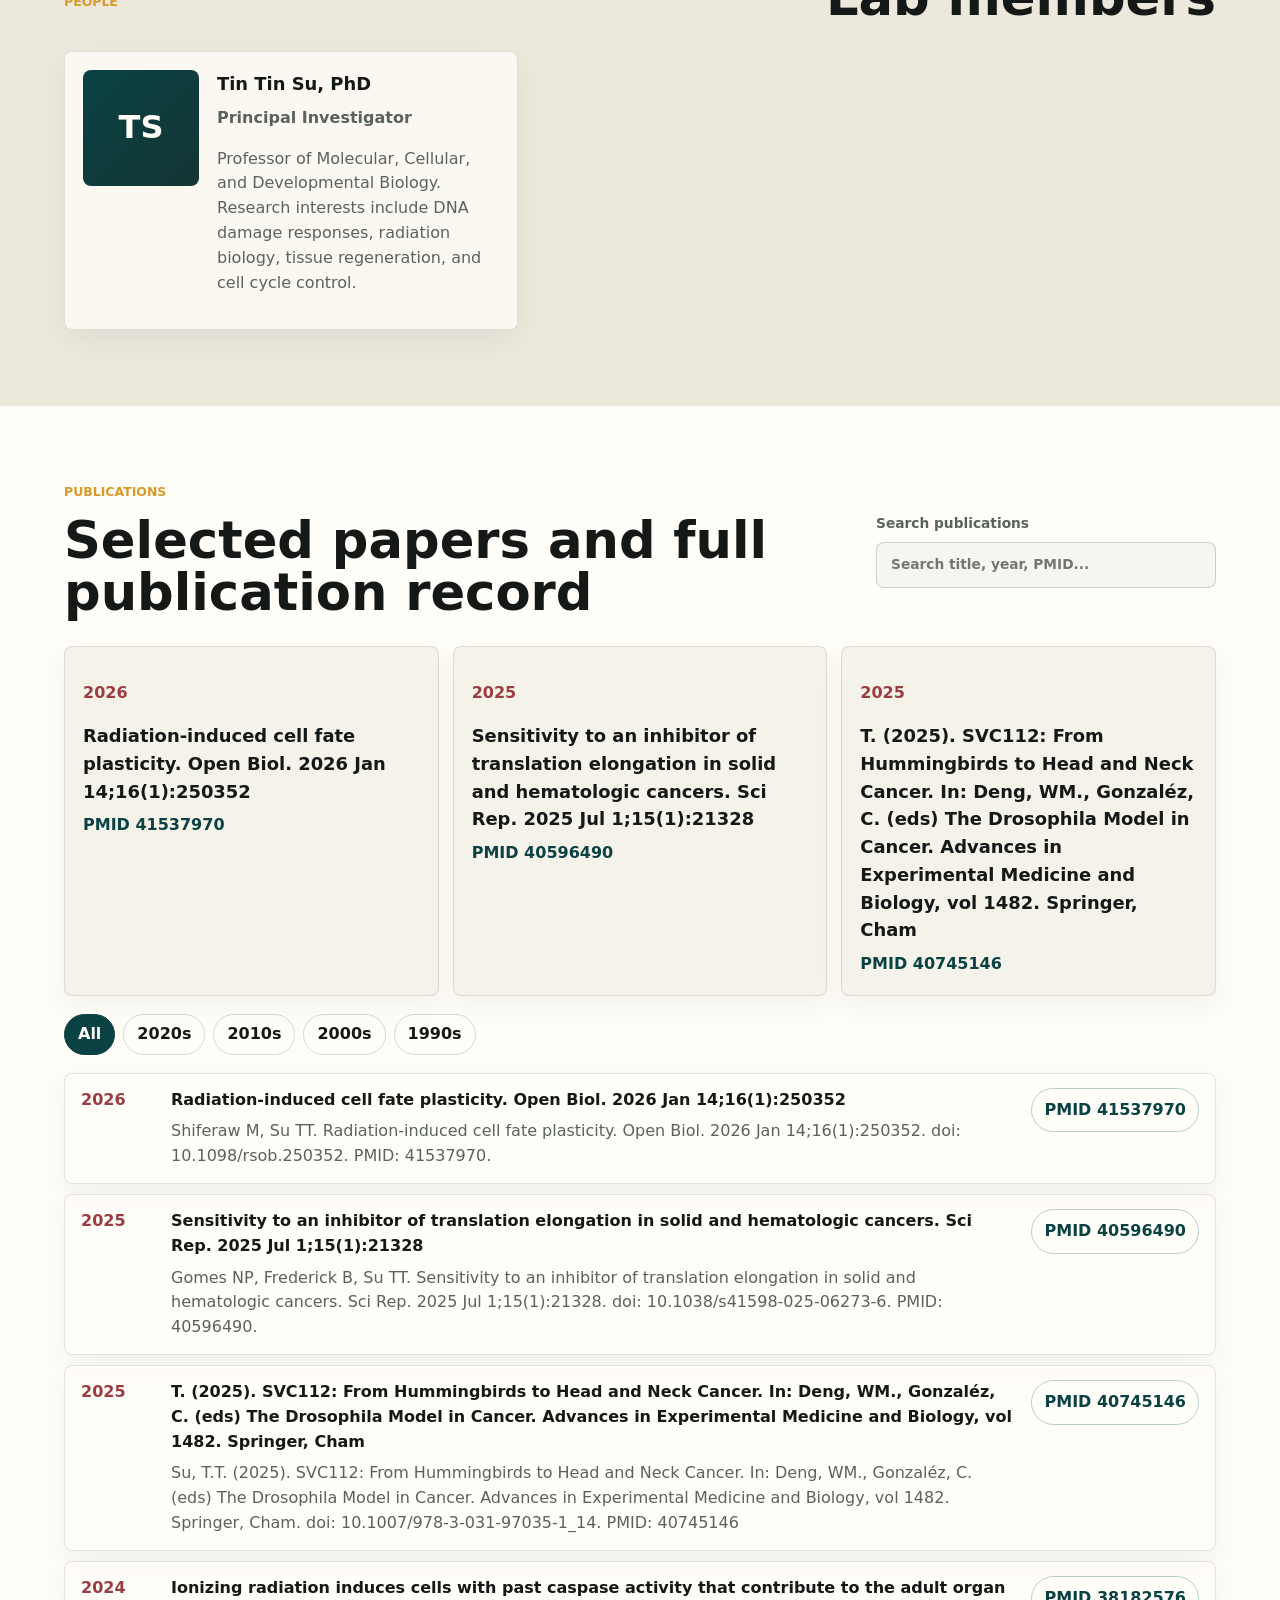
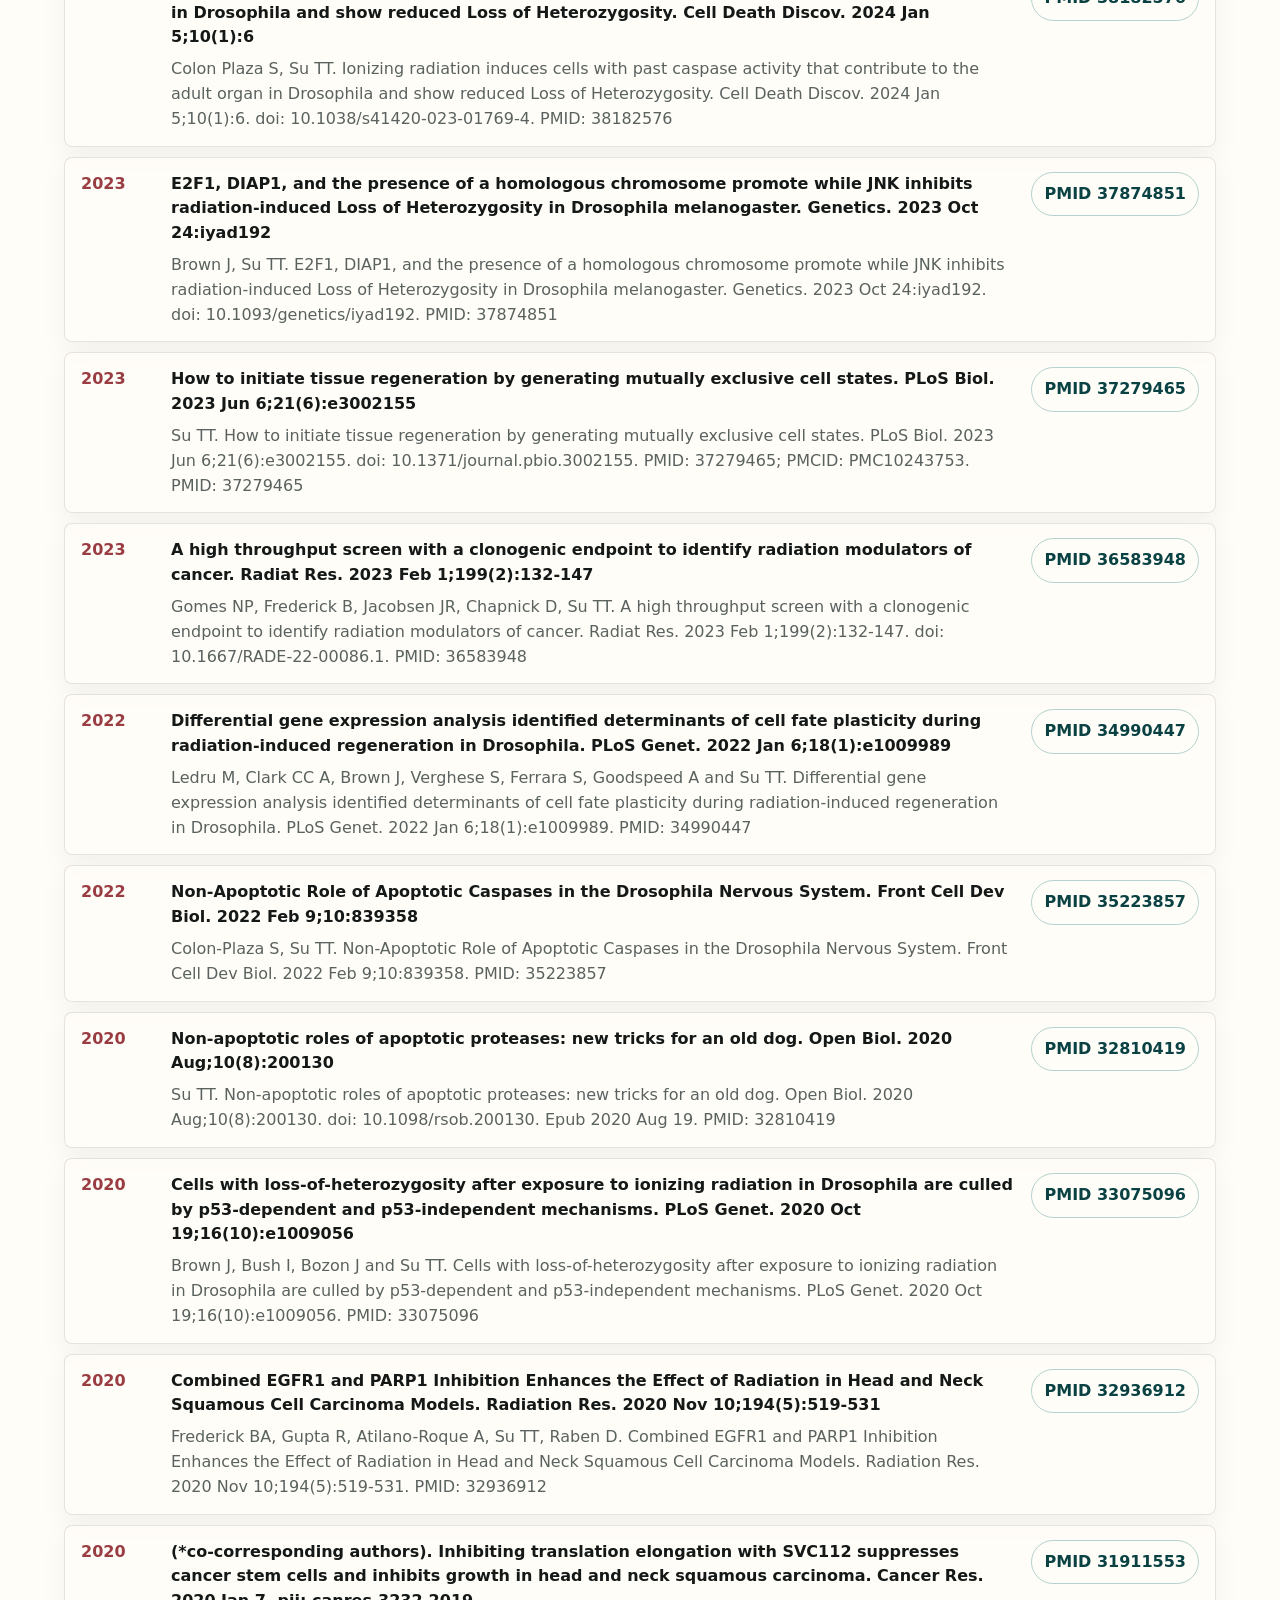
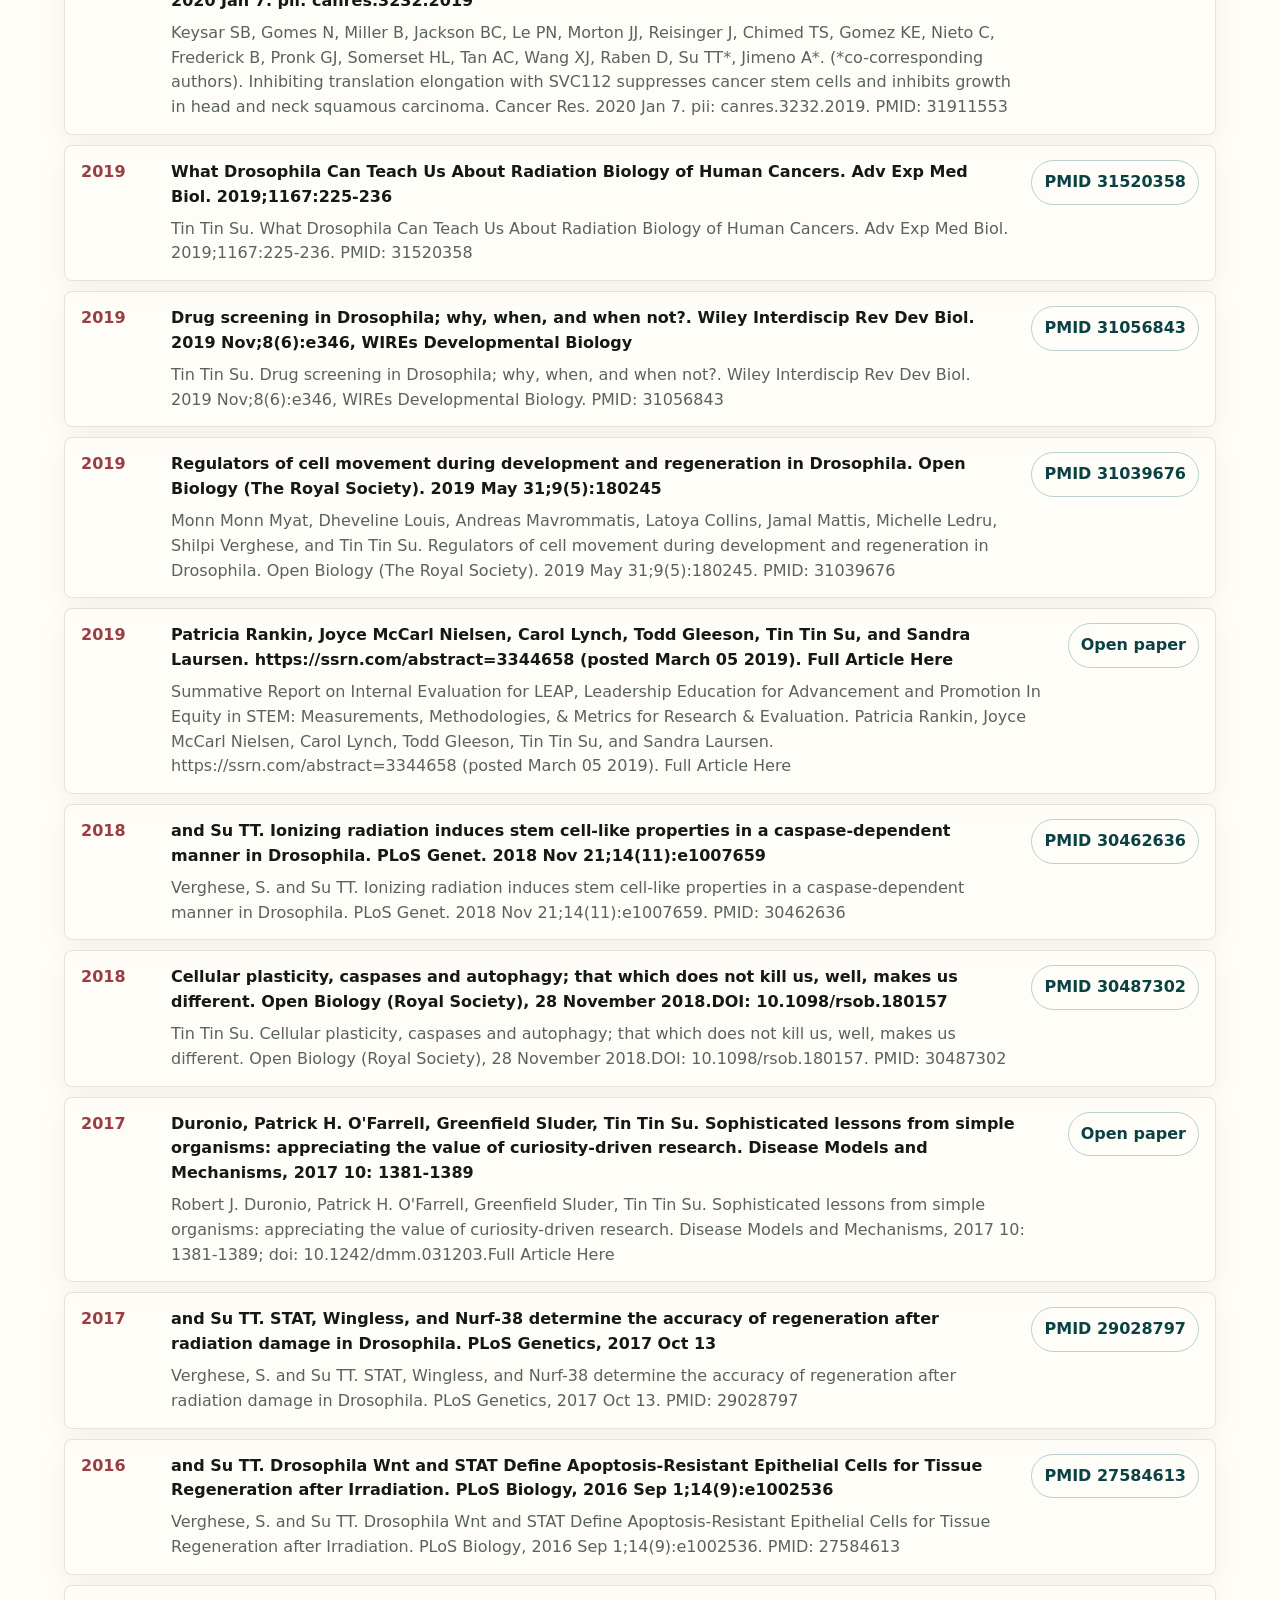
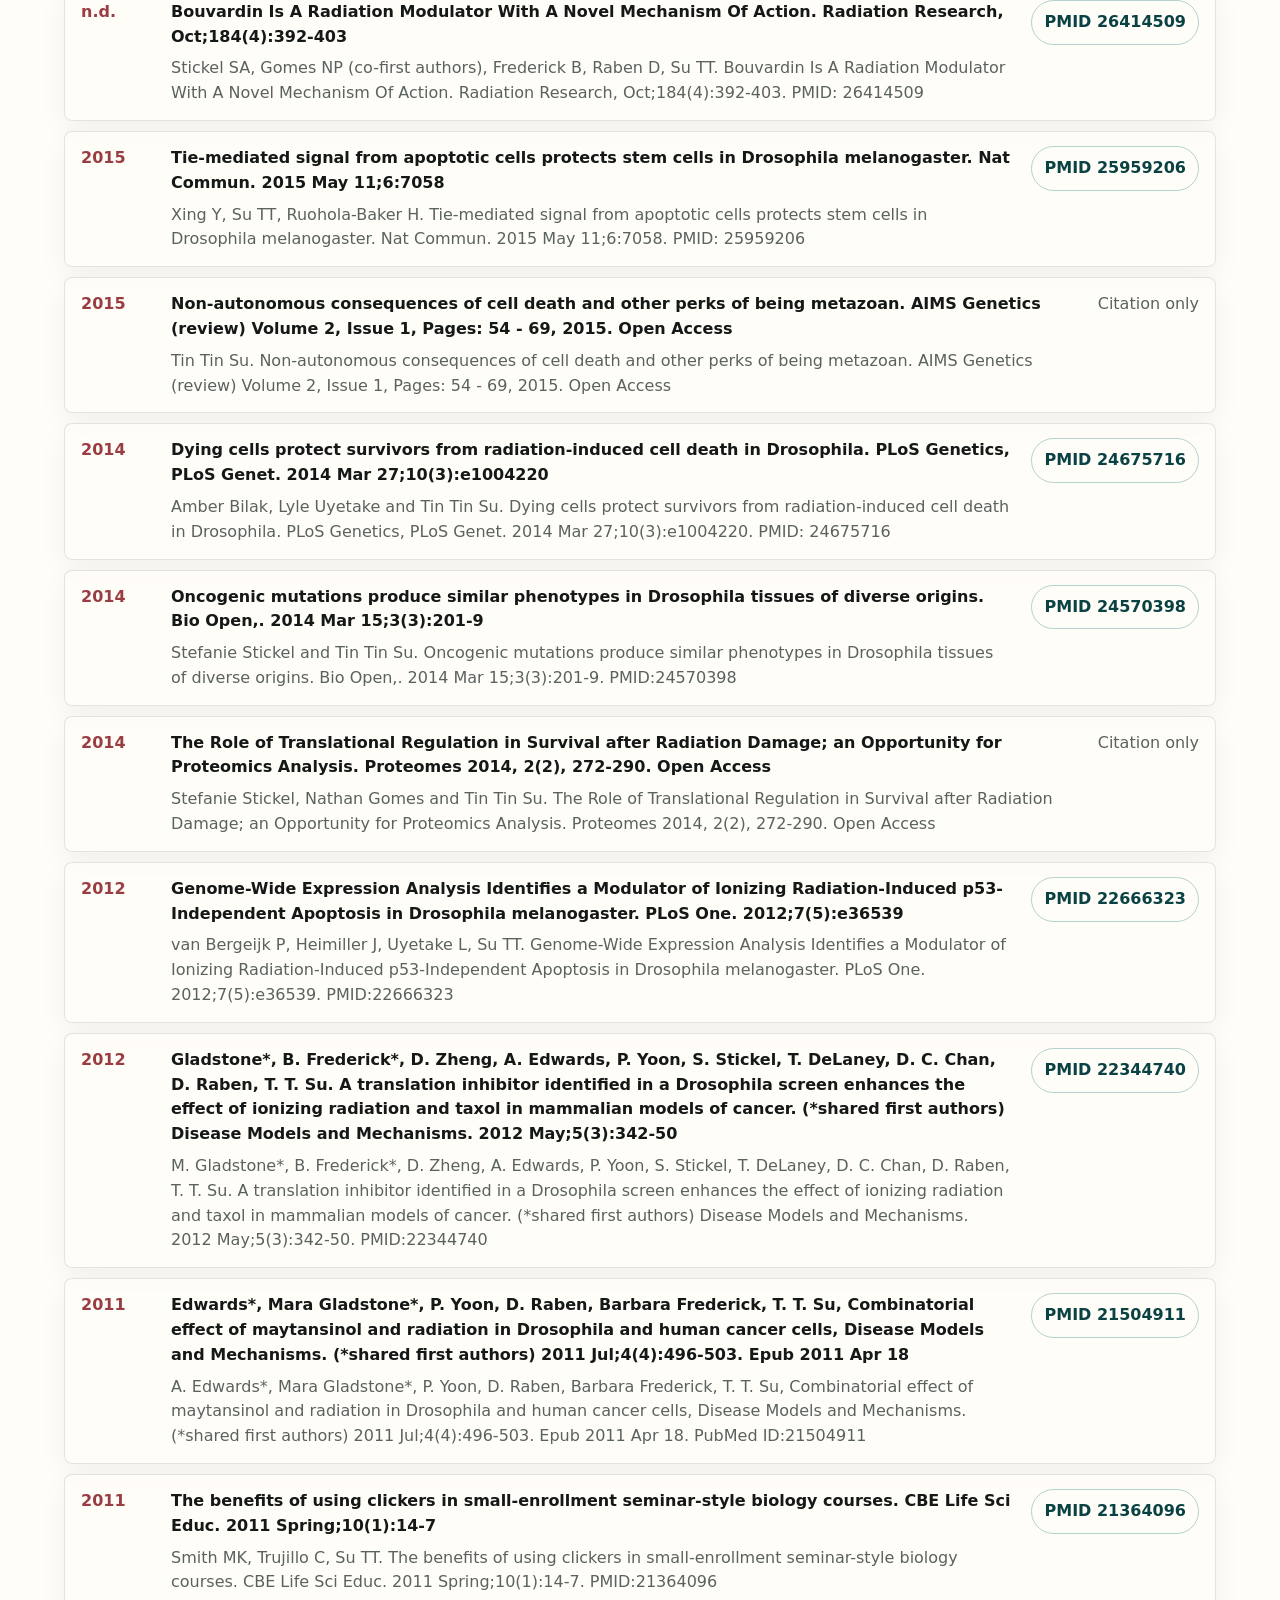
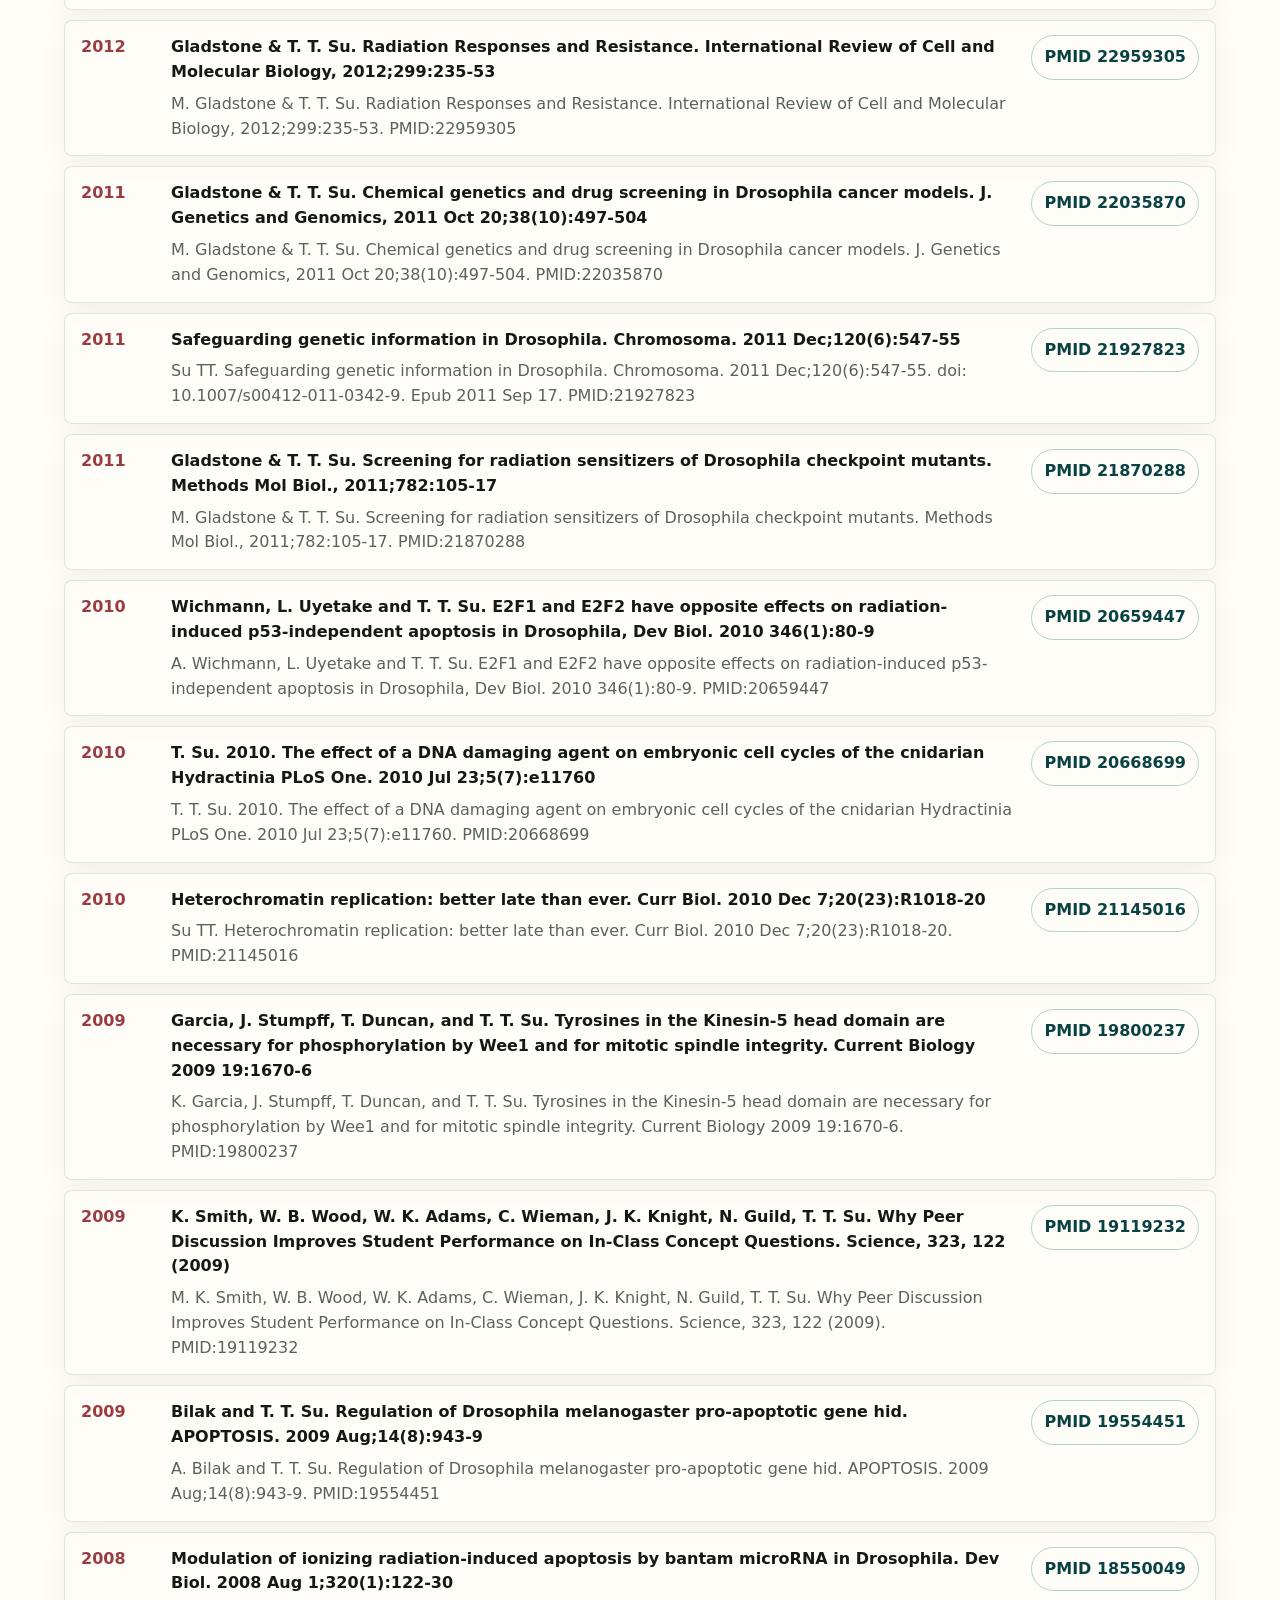
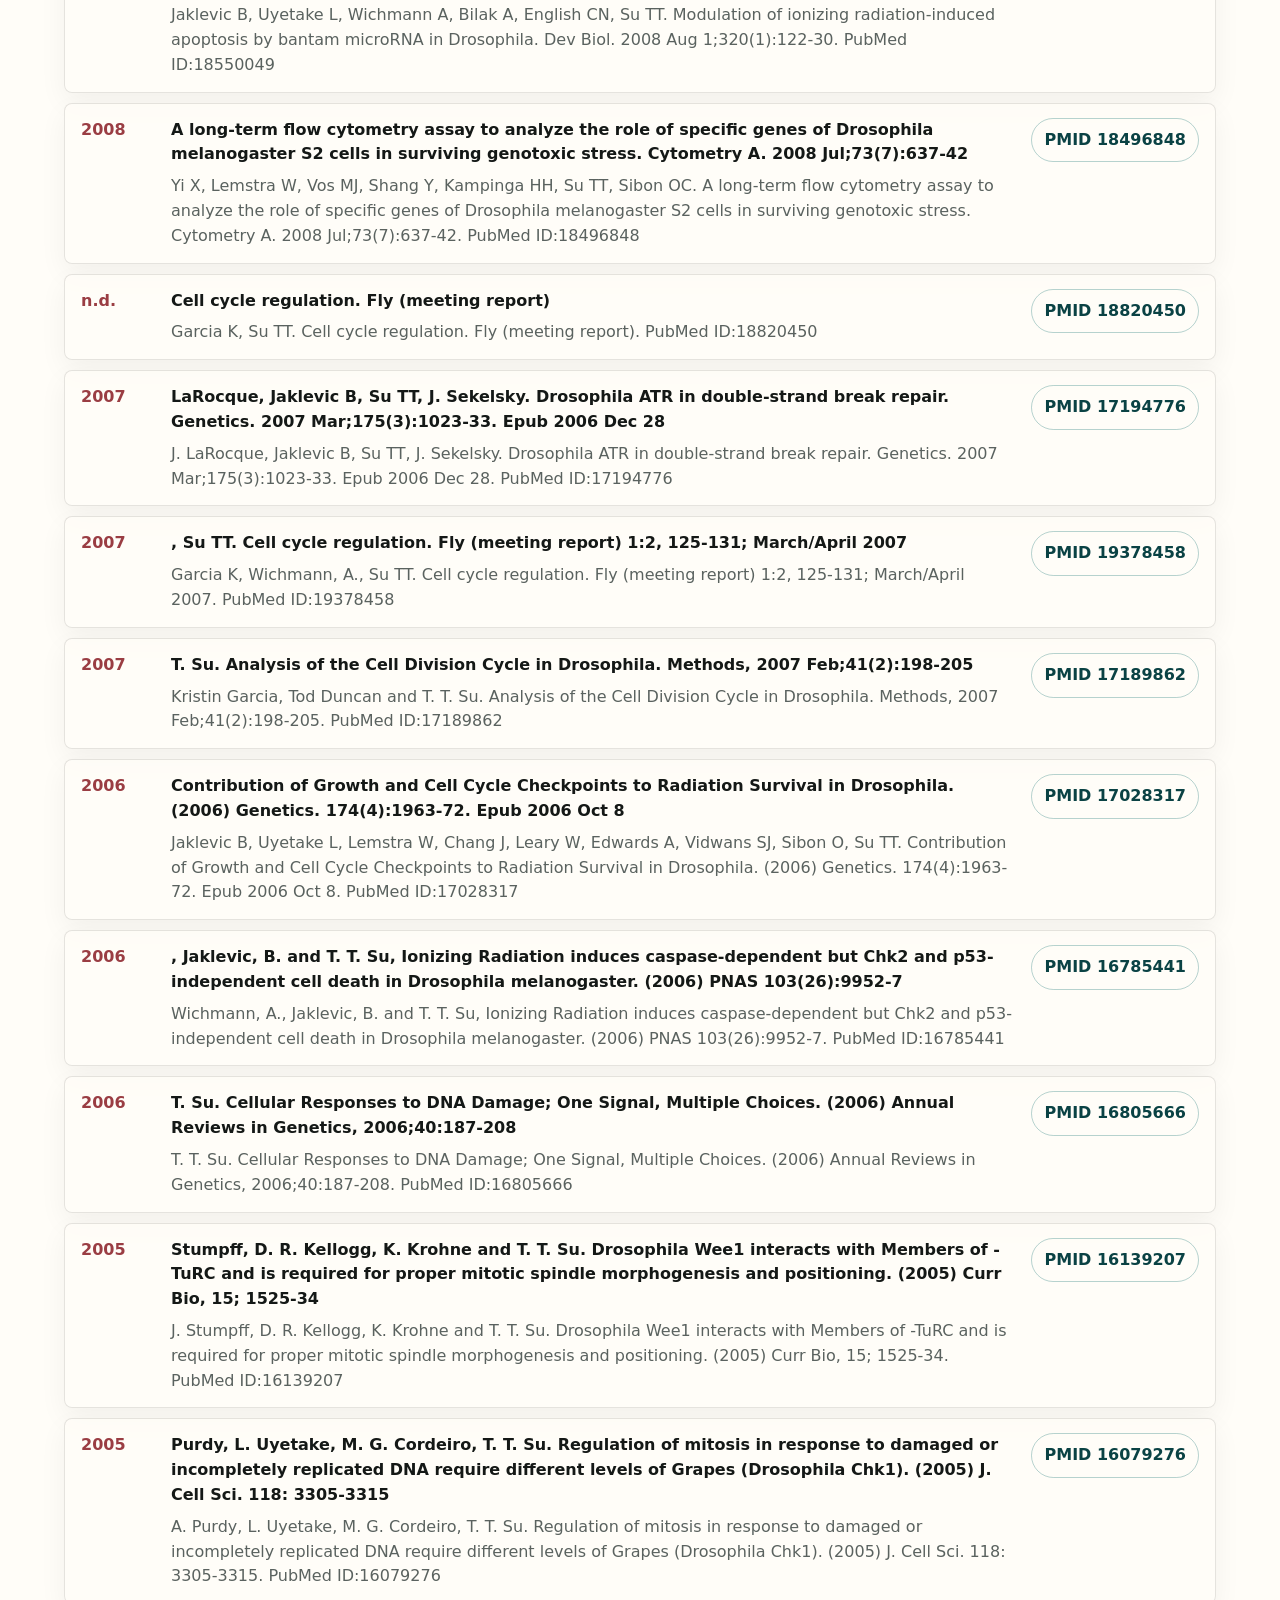
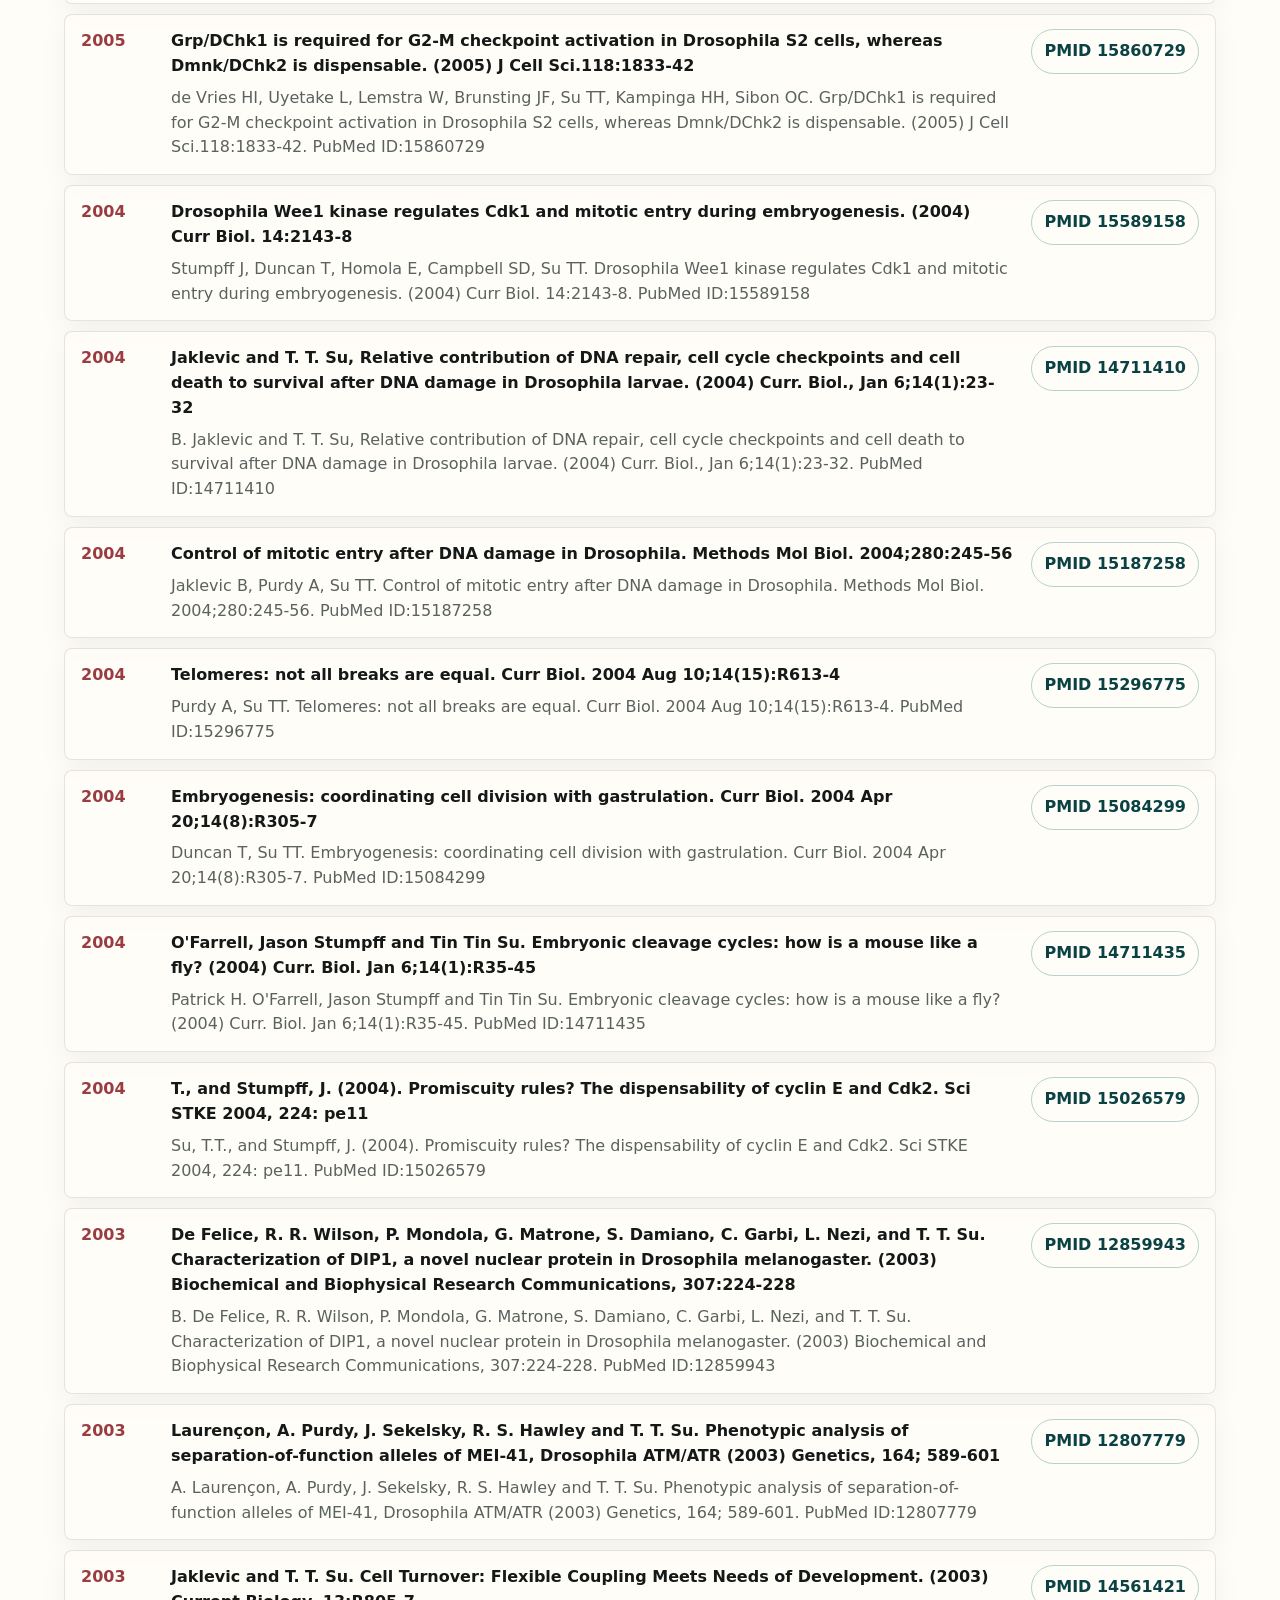
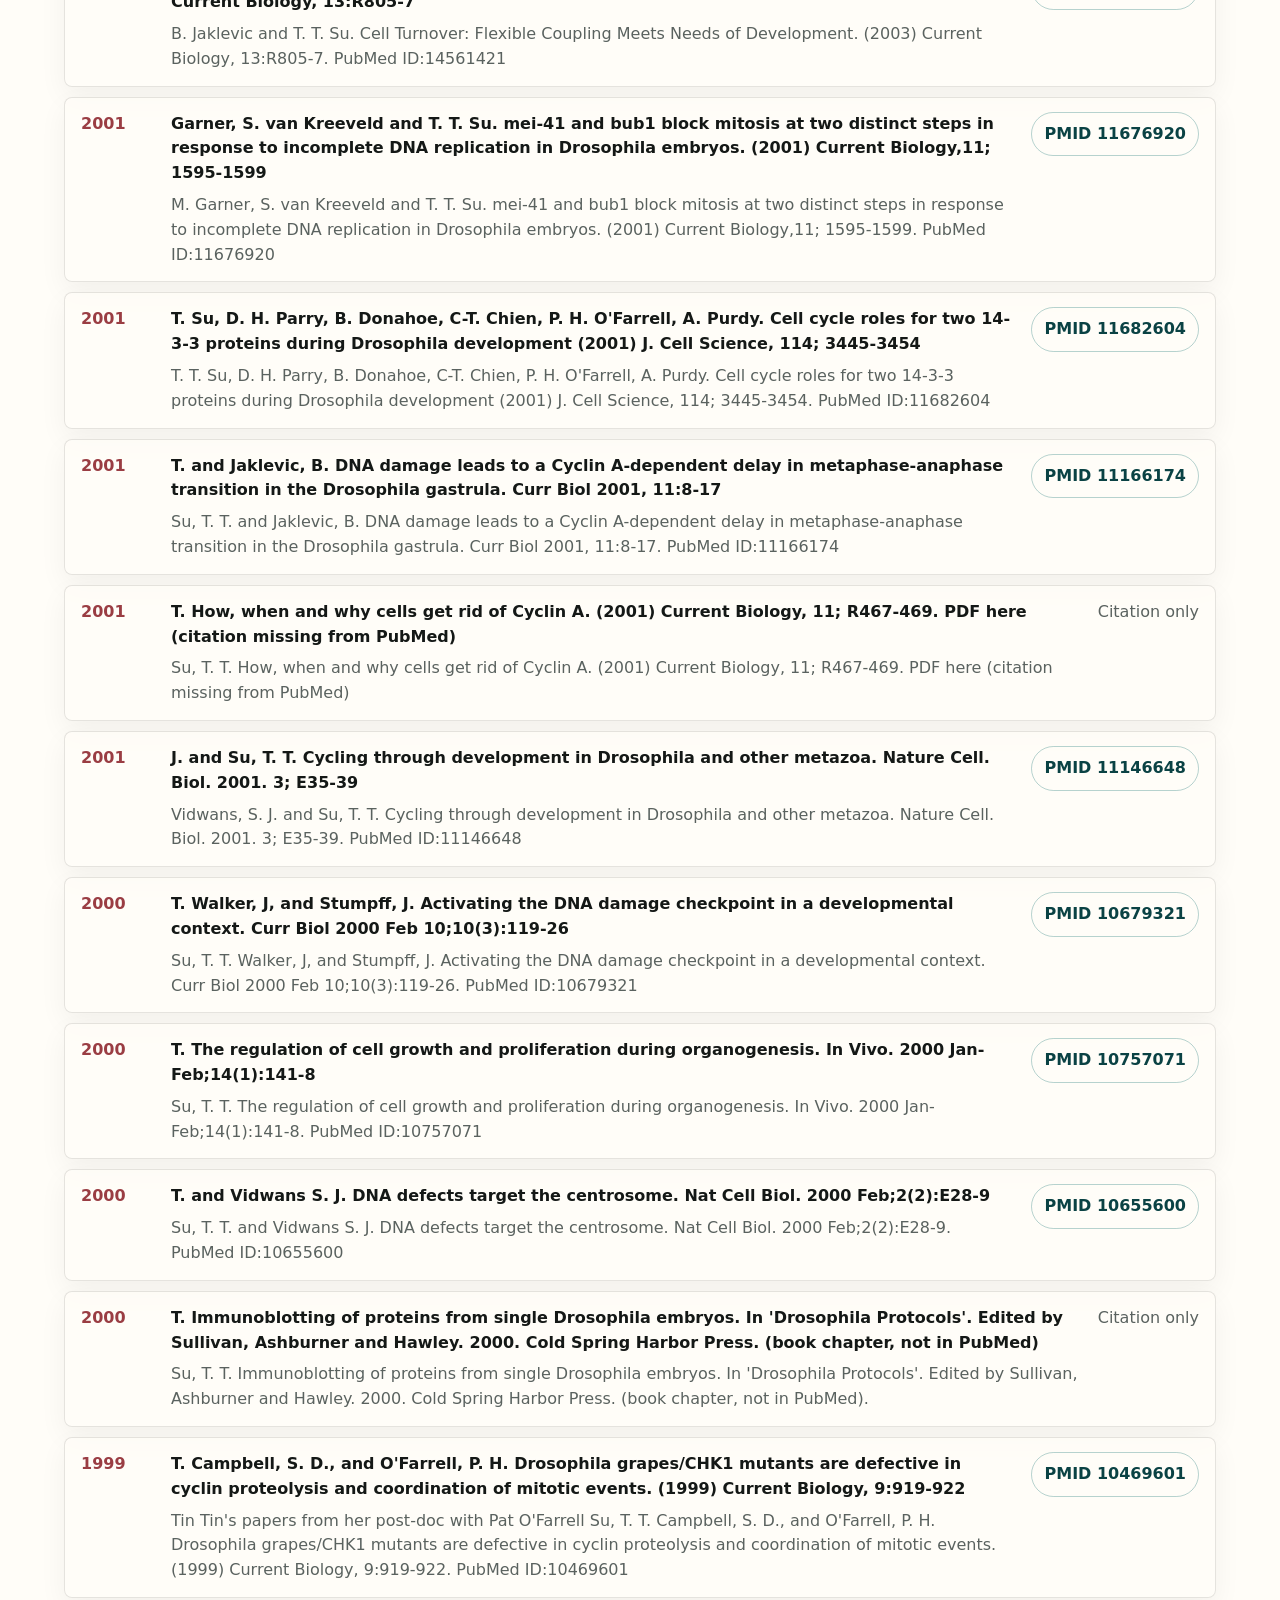
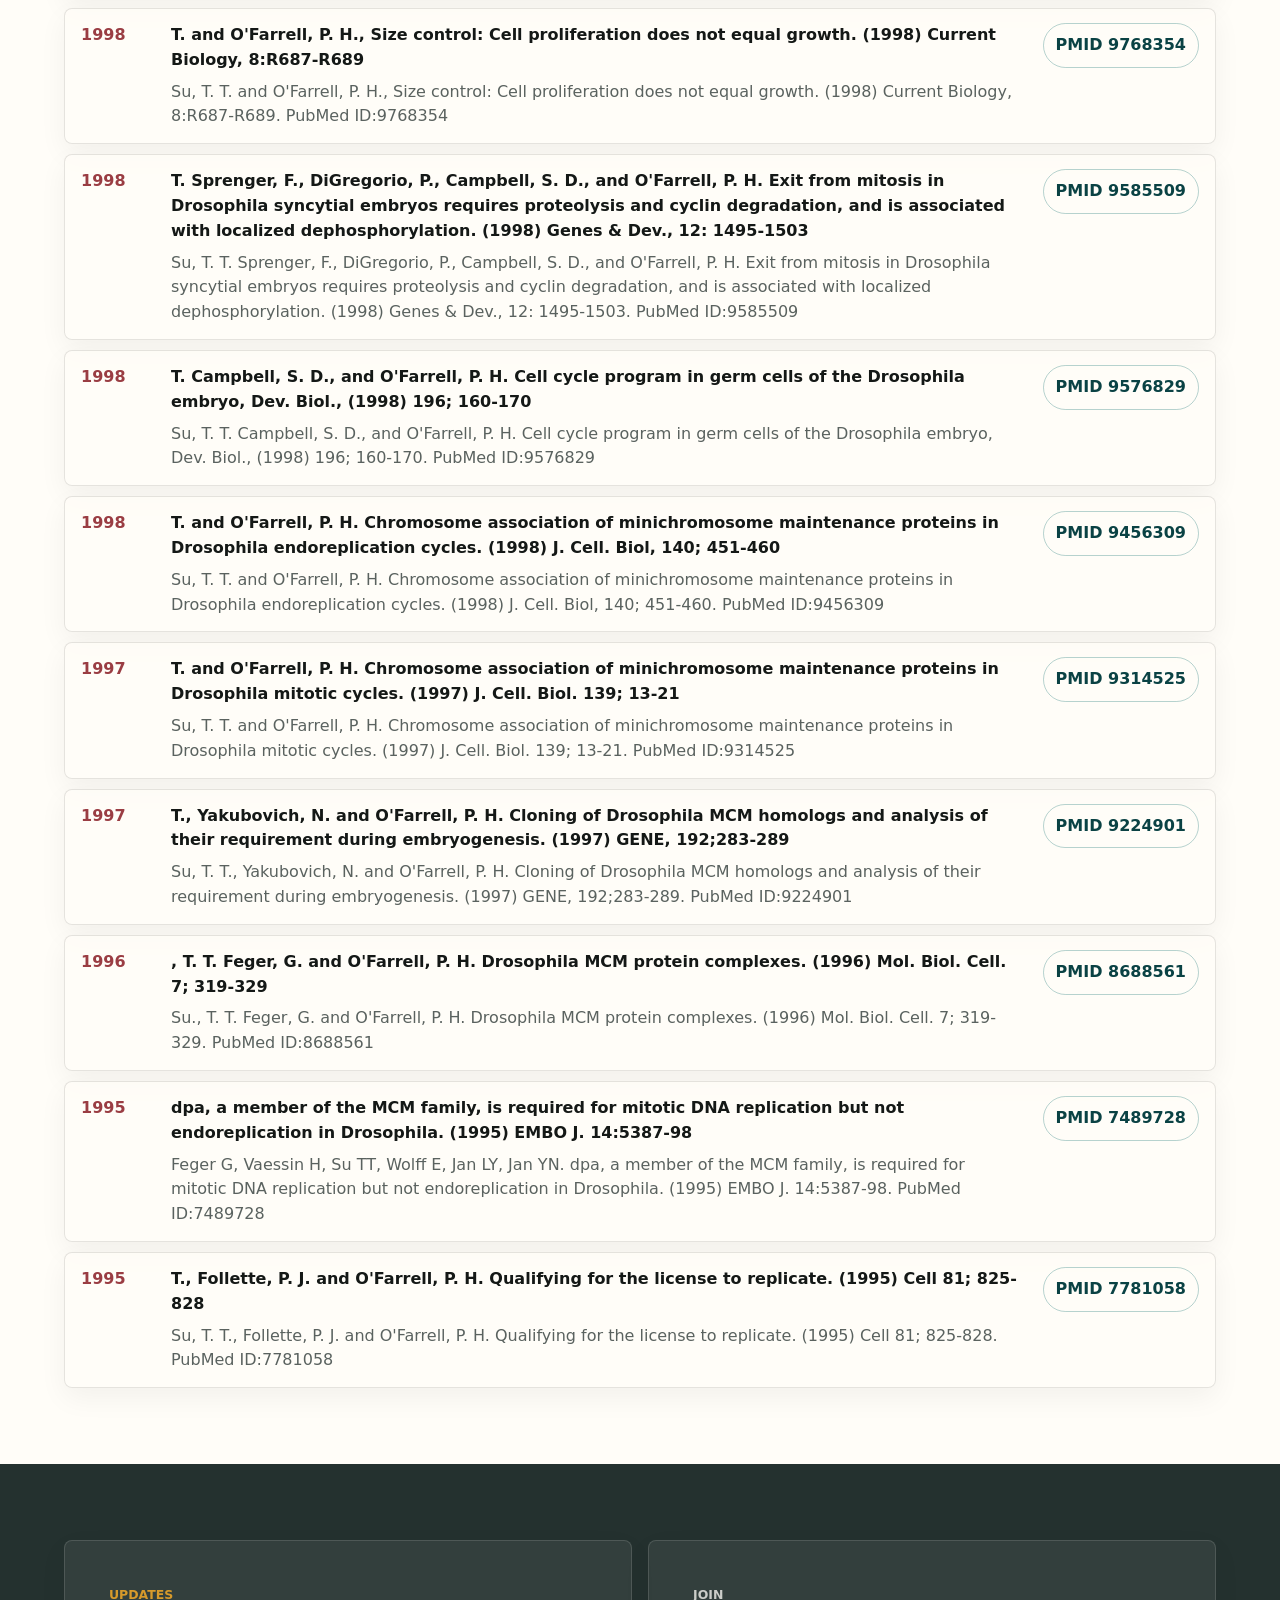
==== commit 1aa17bc9: "Remove public placeholder editor copy" ====
--- a/index.html
+++ b/index.html
@@ -155,22 +155,6 @@
               </p>
             </div>
           </article>
-          <article class="person-card">
-            <div class="portrait placeholder"></div>
-            <div>
-              <h3>Current trainee</h3>
-              <p class="role">Graduate student / postdoc</p>
-              <p>Replace this card with a name, role, portrait, and short project description.</p>
-            </div>
-          </article>
-          <article class="person-card">
-            <div class="portrait placeholder"></div>
-            <div>
-              <h3>Current trainee</h3>
-              <p class="role">Undergraduate researcher</p>
-              <p>Use this space for a project focus, award, or lab responsibility.</p>
-            </div>
-          </article>
         </div>
       </section>
 
@@ -199,18 +183,17 @@
       <section class="section news-join" id="join">
         <div class="news-panel">
           <p class="eyebrow">Updates</p>
-          <h2>For editors</h2>
+          <h2>Lab news</h2>
           <p>
-            Add lab announcements, new publications, awards, and openings here. This section can
-            later be connected to the admin page so updates are editable without touching code.
+            Follow recent publications, research updates, and lab announcements from the Su Lab.
           </p>
         </div>
         <div class="join-panel">
           <p class="eyebrow">Join</p>
           <h2>Interested in the lab?</h2>
           <p>
-            Add current opportunities, rotation expectations, undergraduate research openings, and
-            preferred contact instructions here.
+            Students and researchers interested in cell fate, radiation response, regeneration, and
+            Drosophila or cancer models are welcome to contact the lab.
           </p>
           <a class="button primary" href="mailto:tin.su@colorado.edu">Email the lab</a>
         </div>
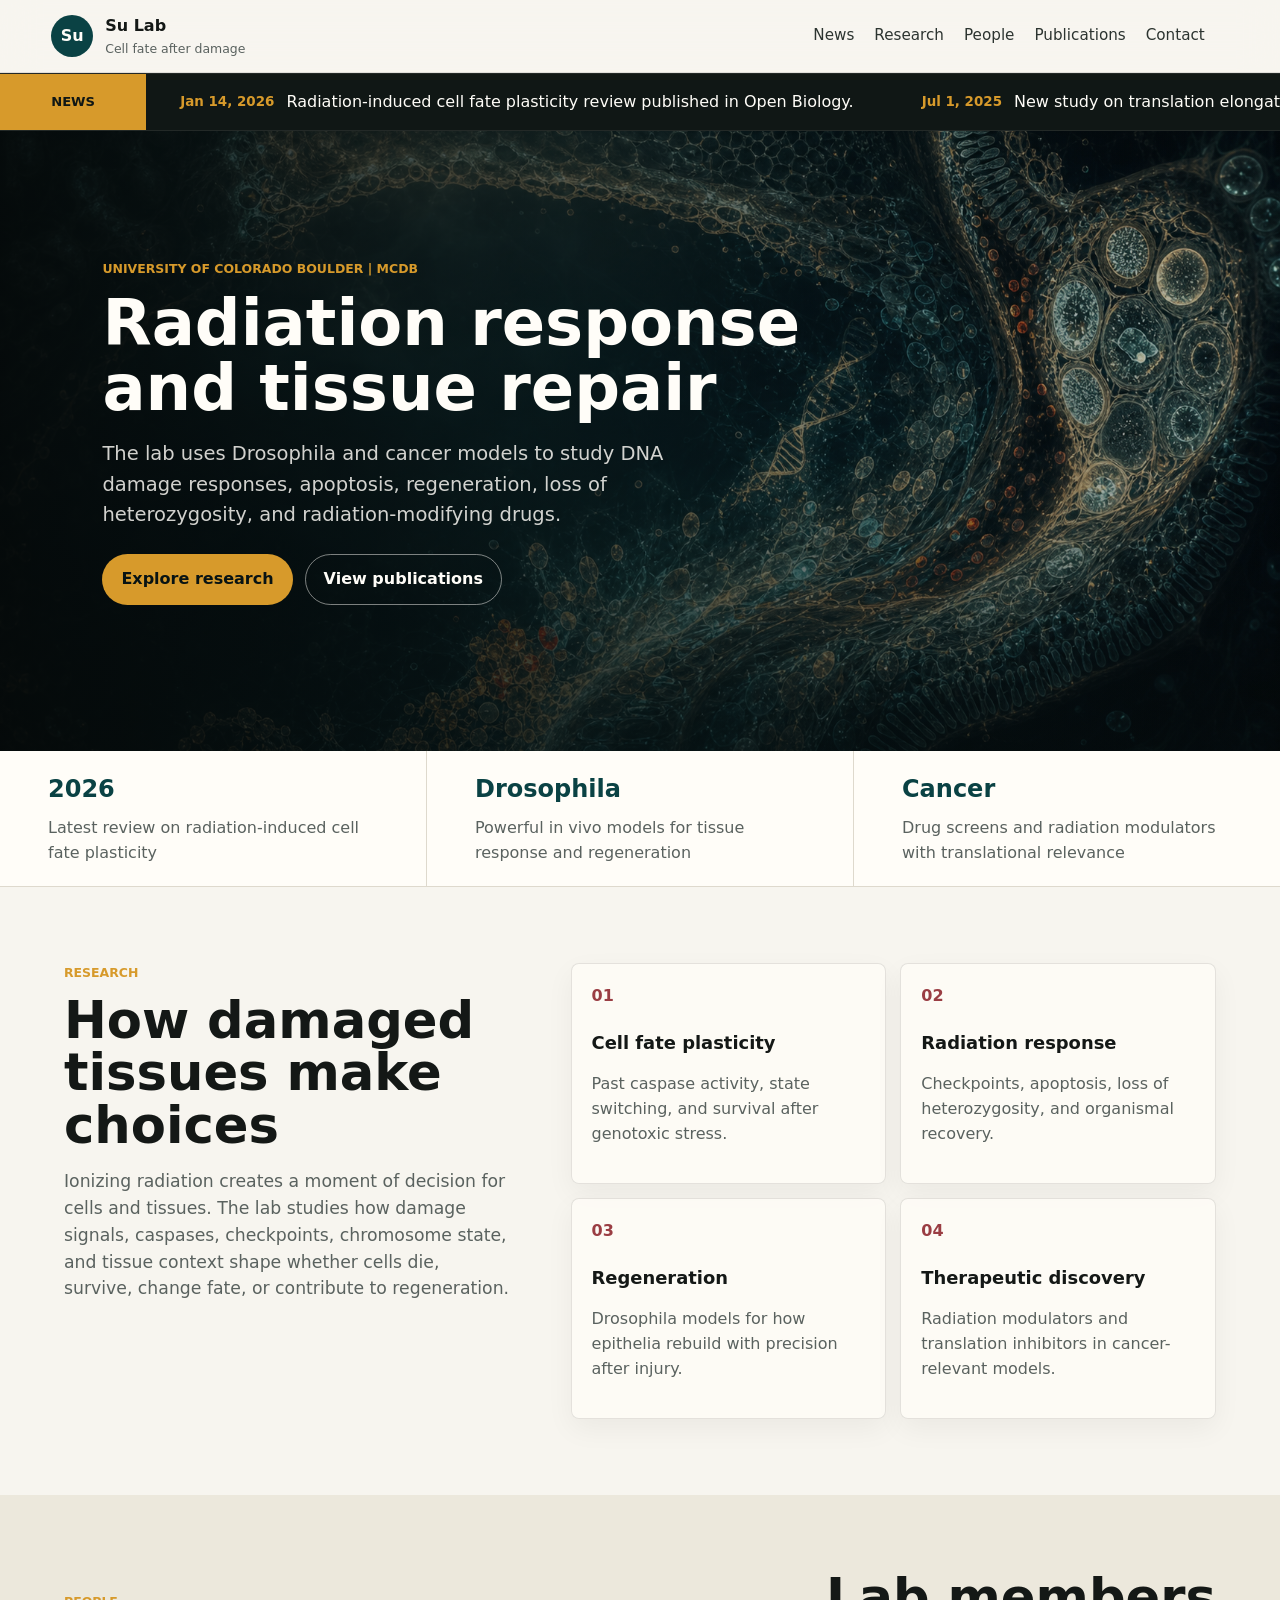
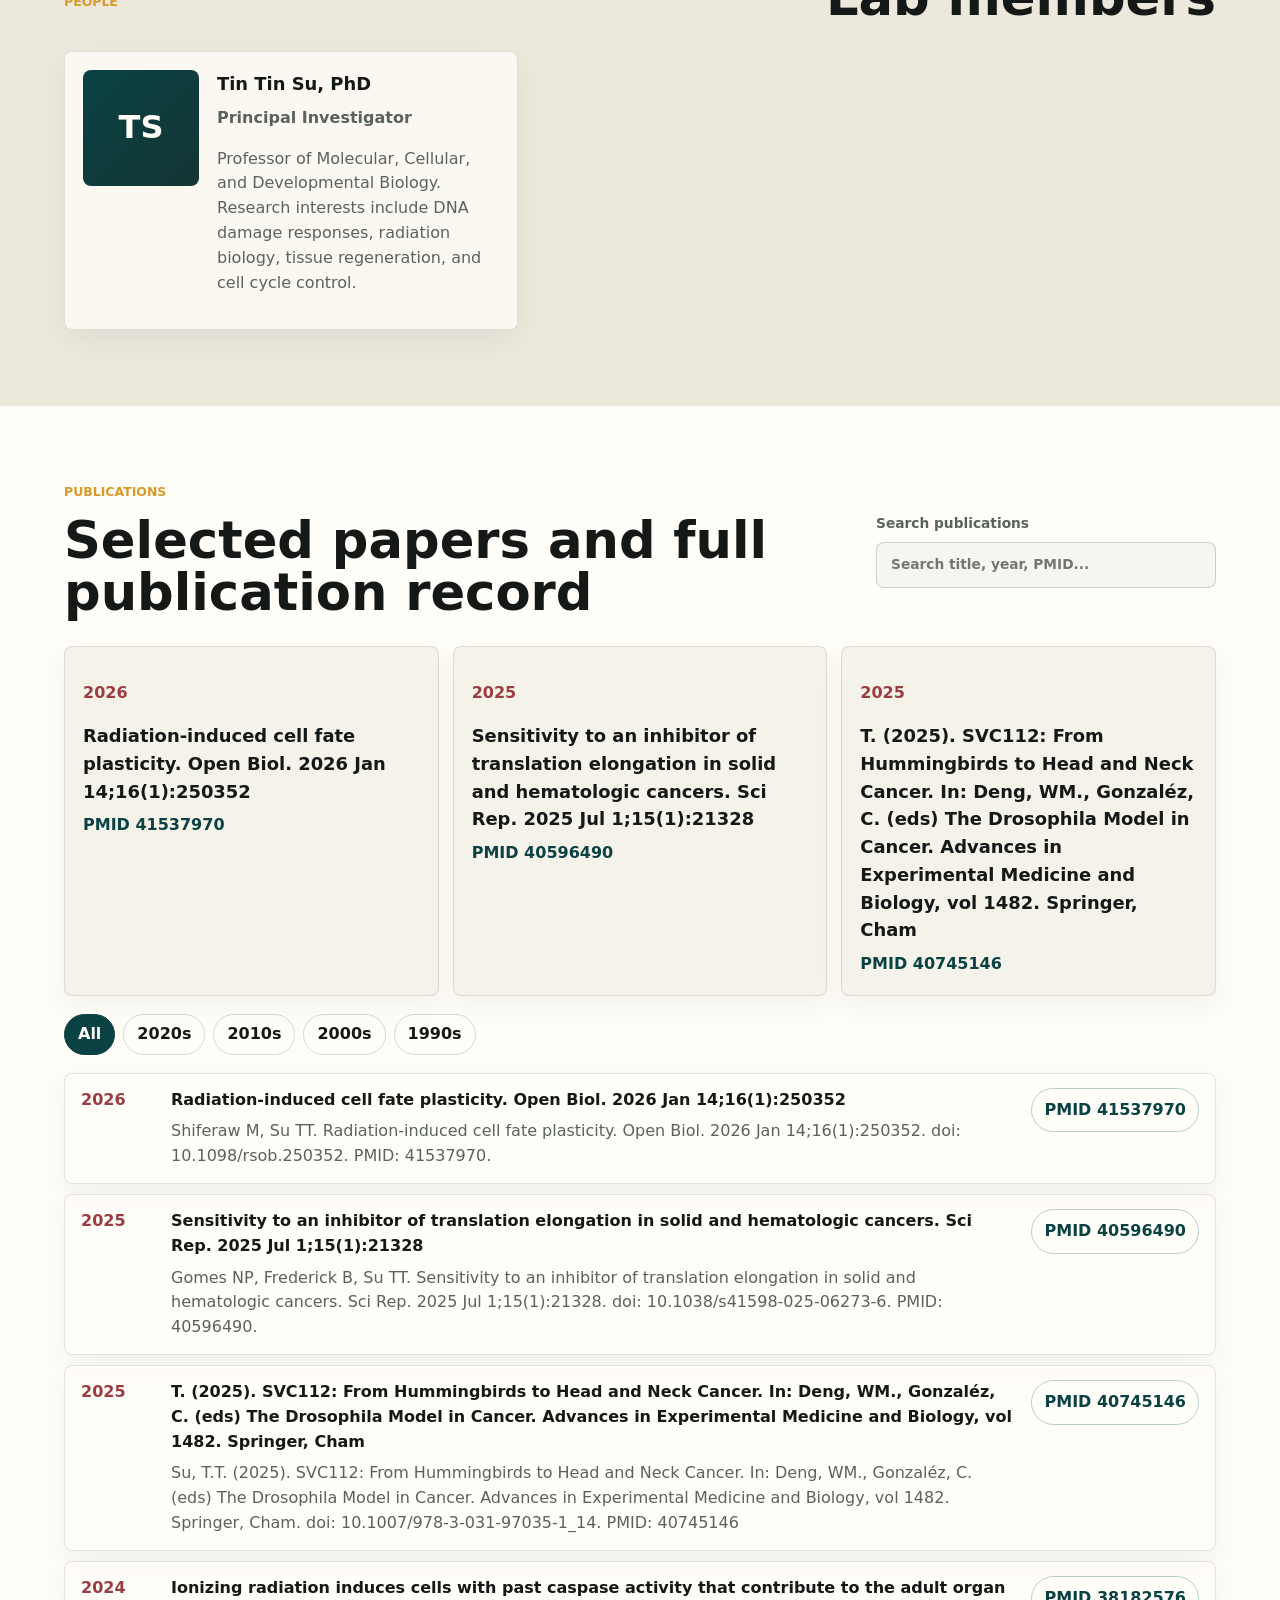
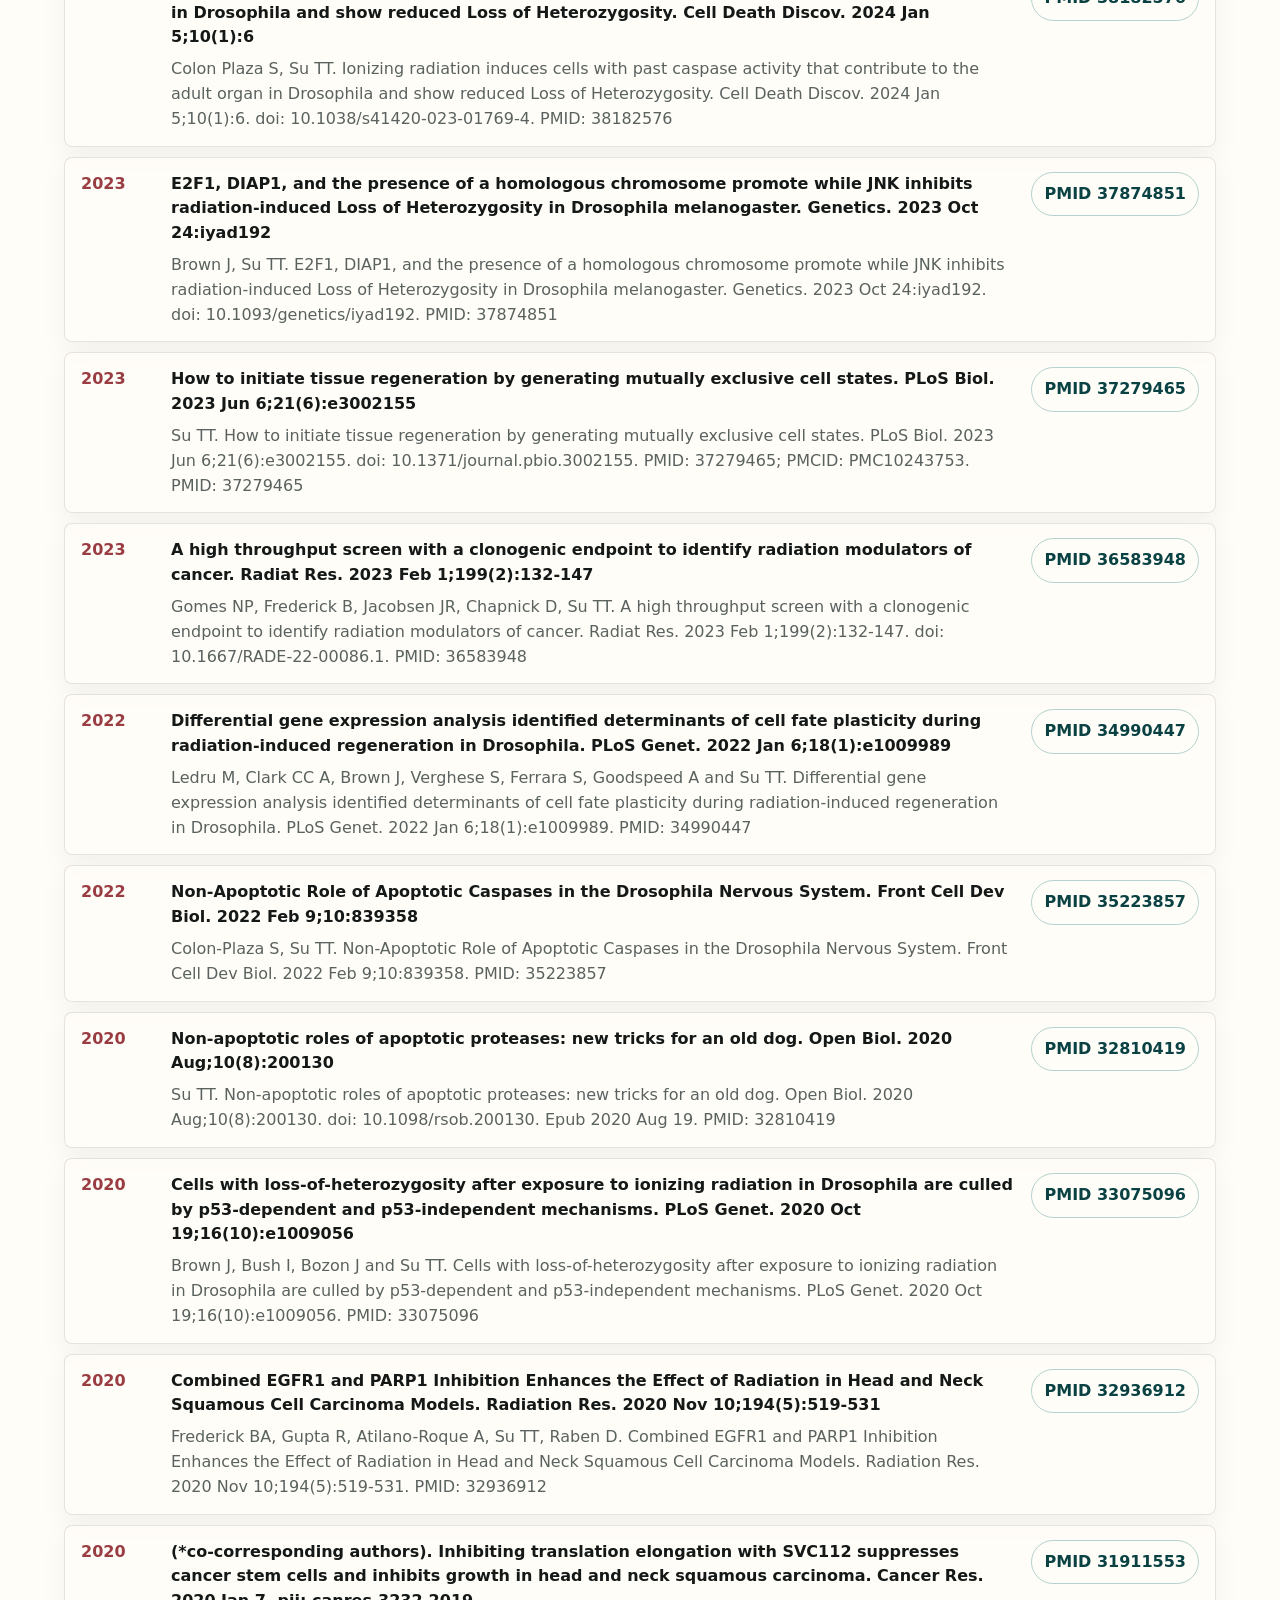
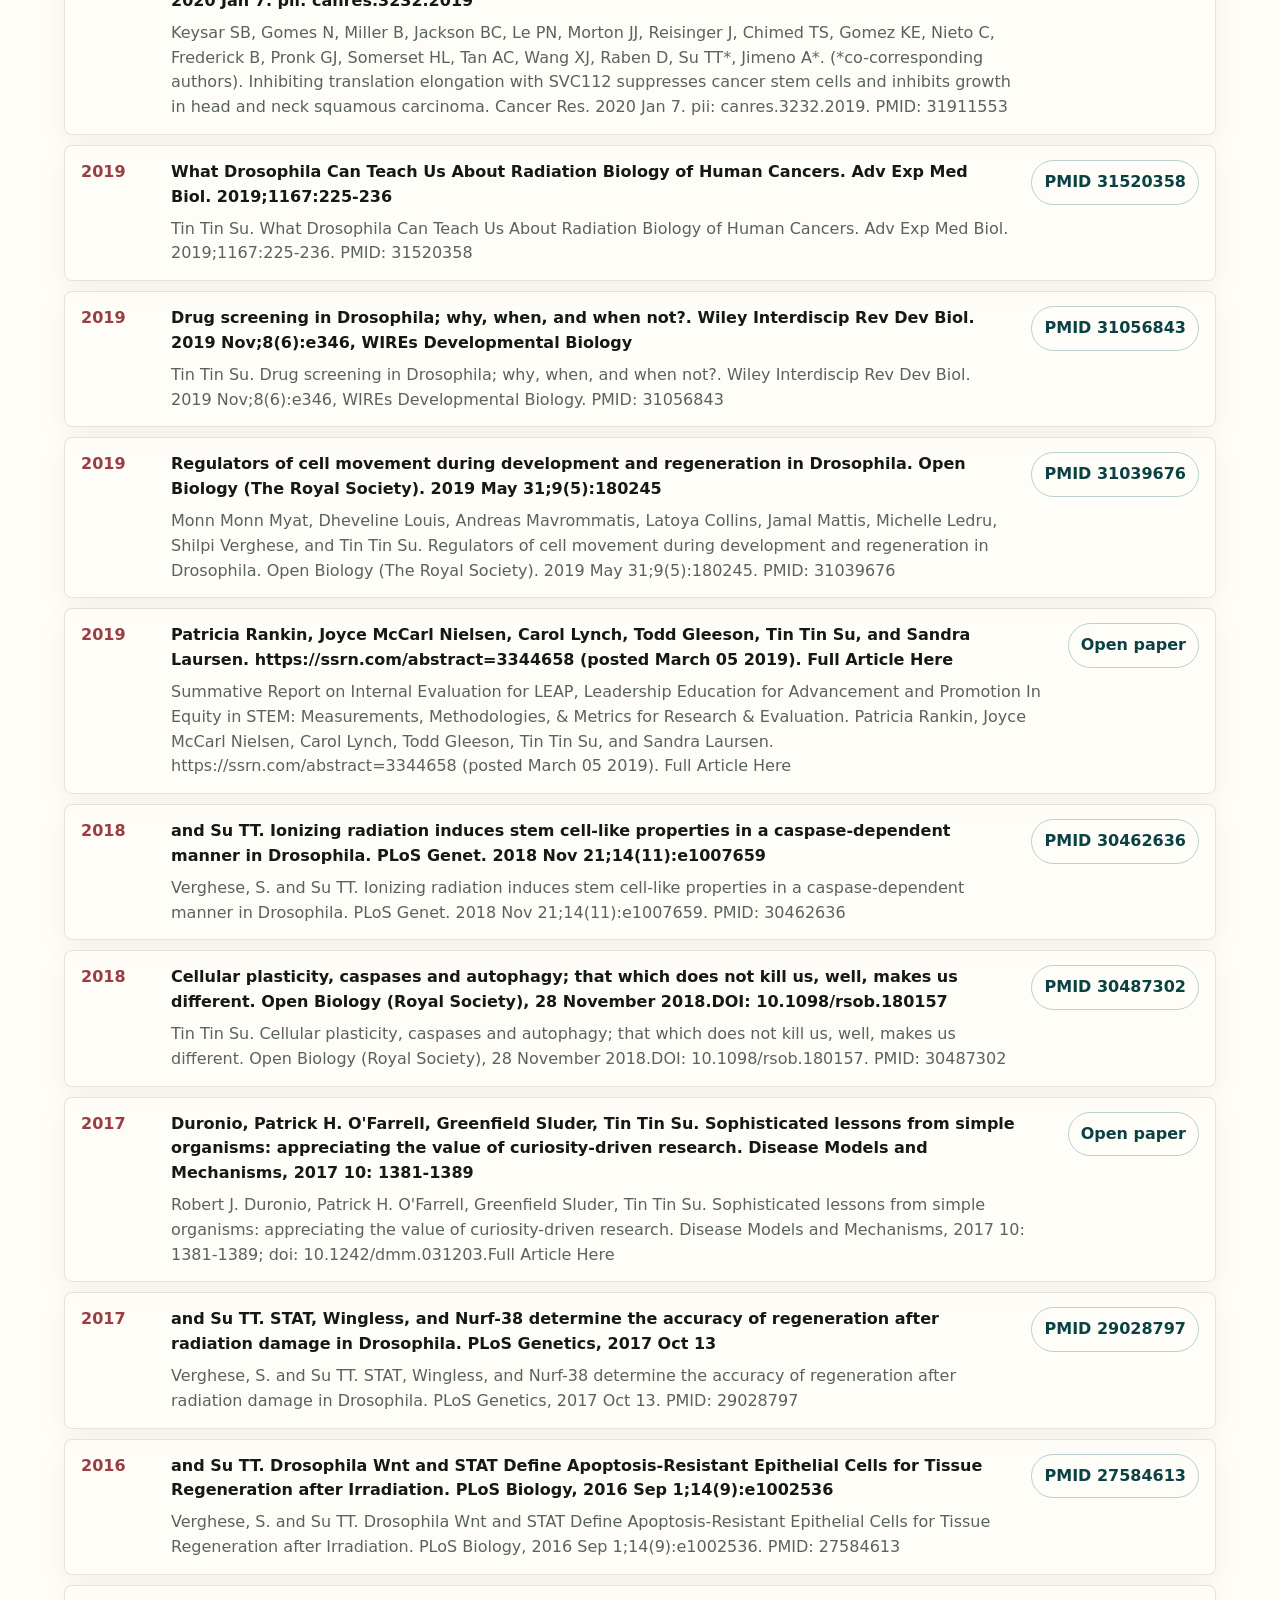
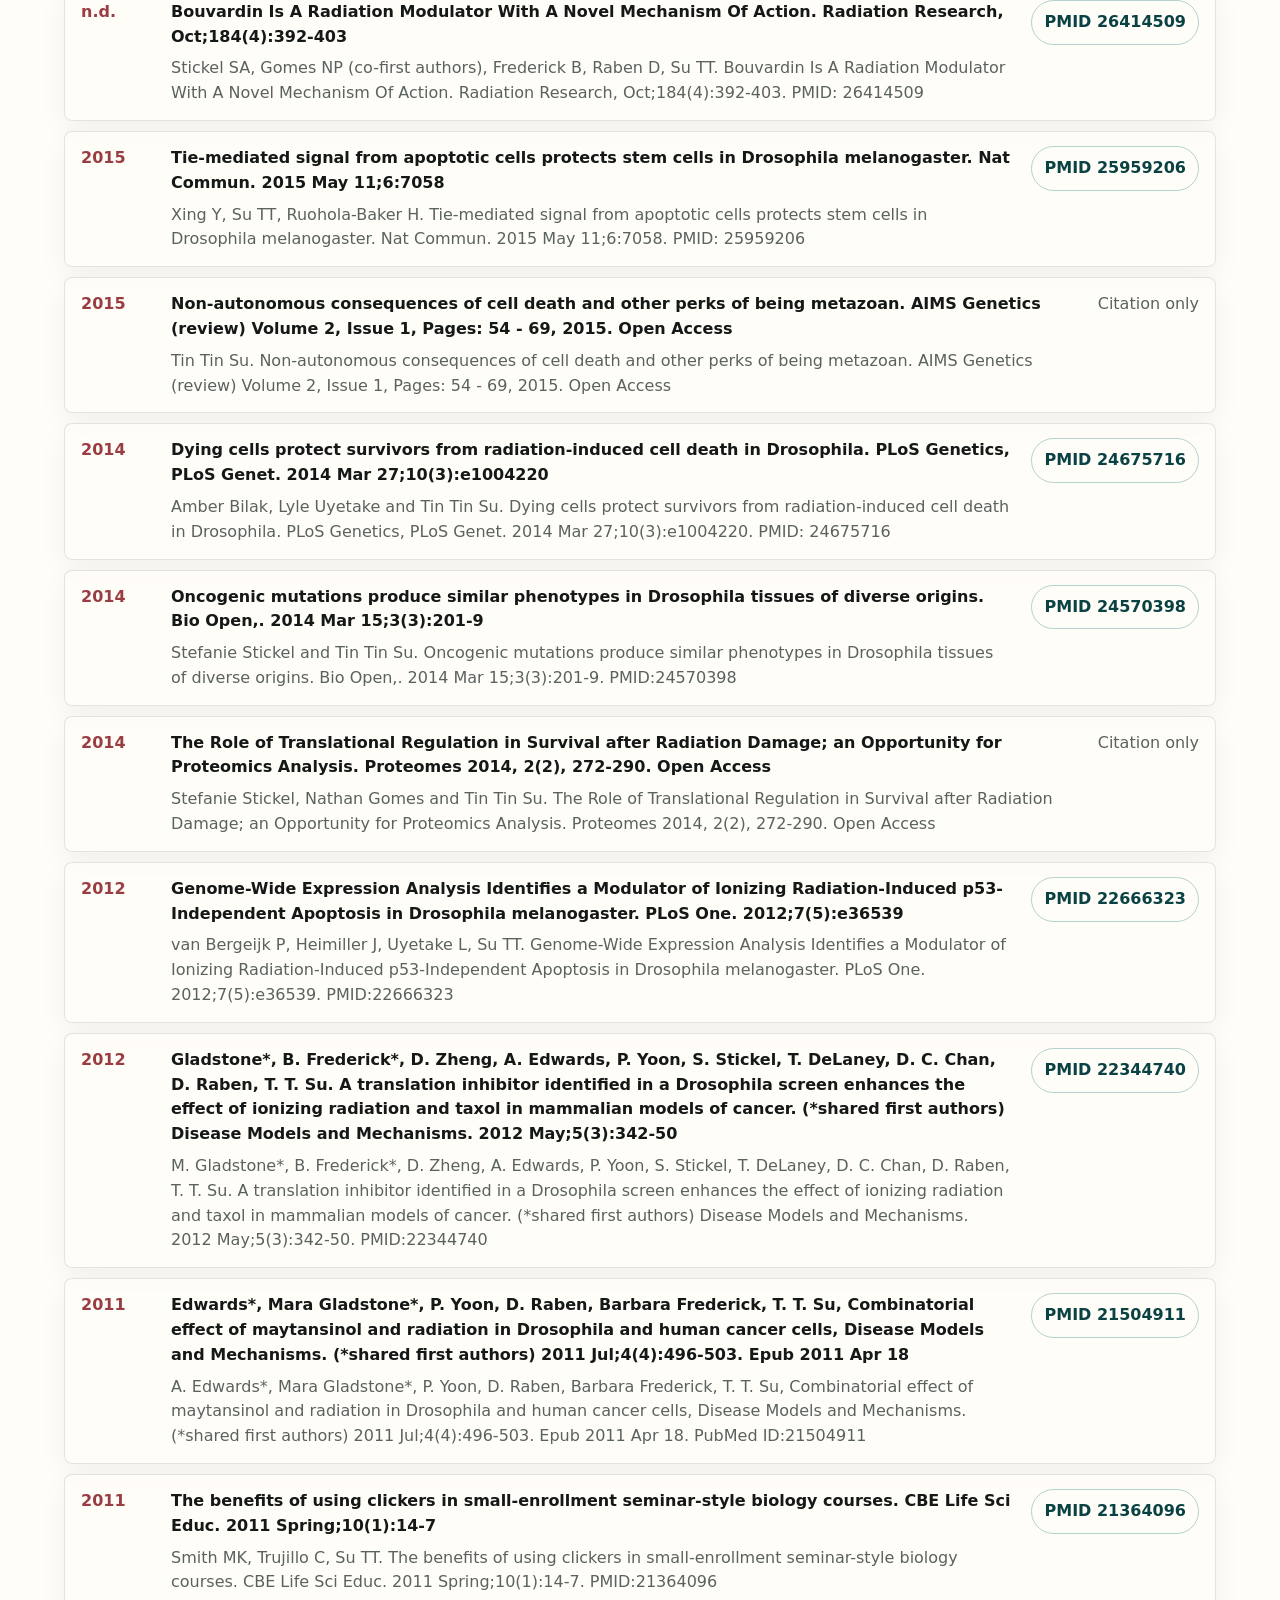
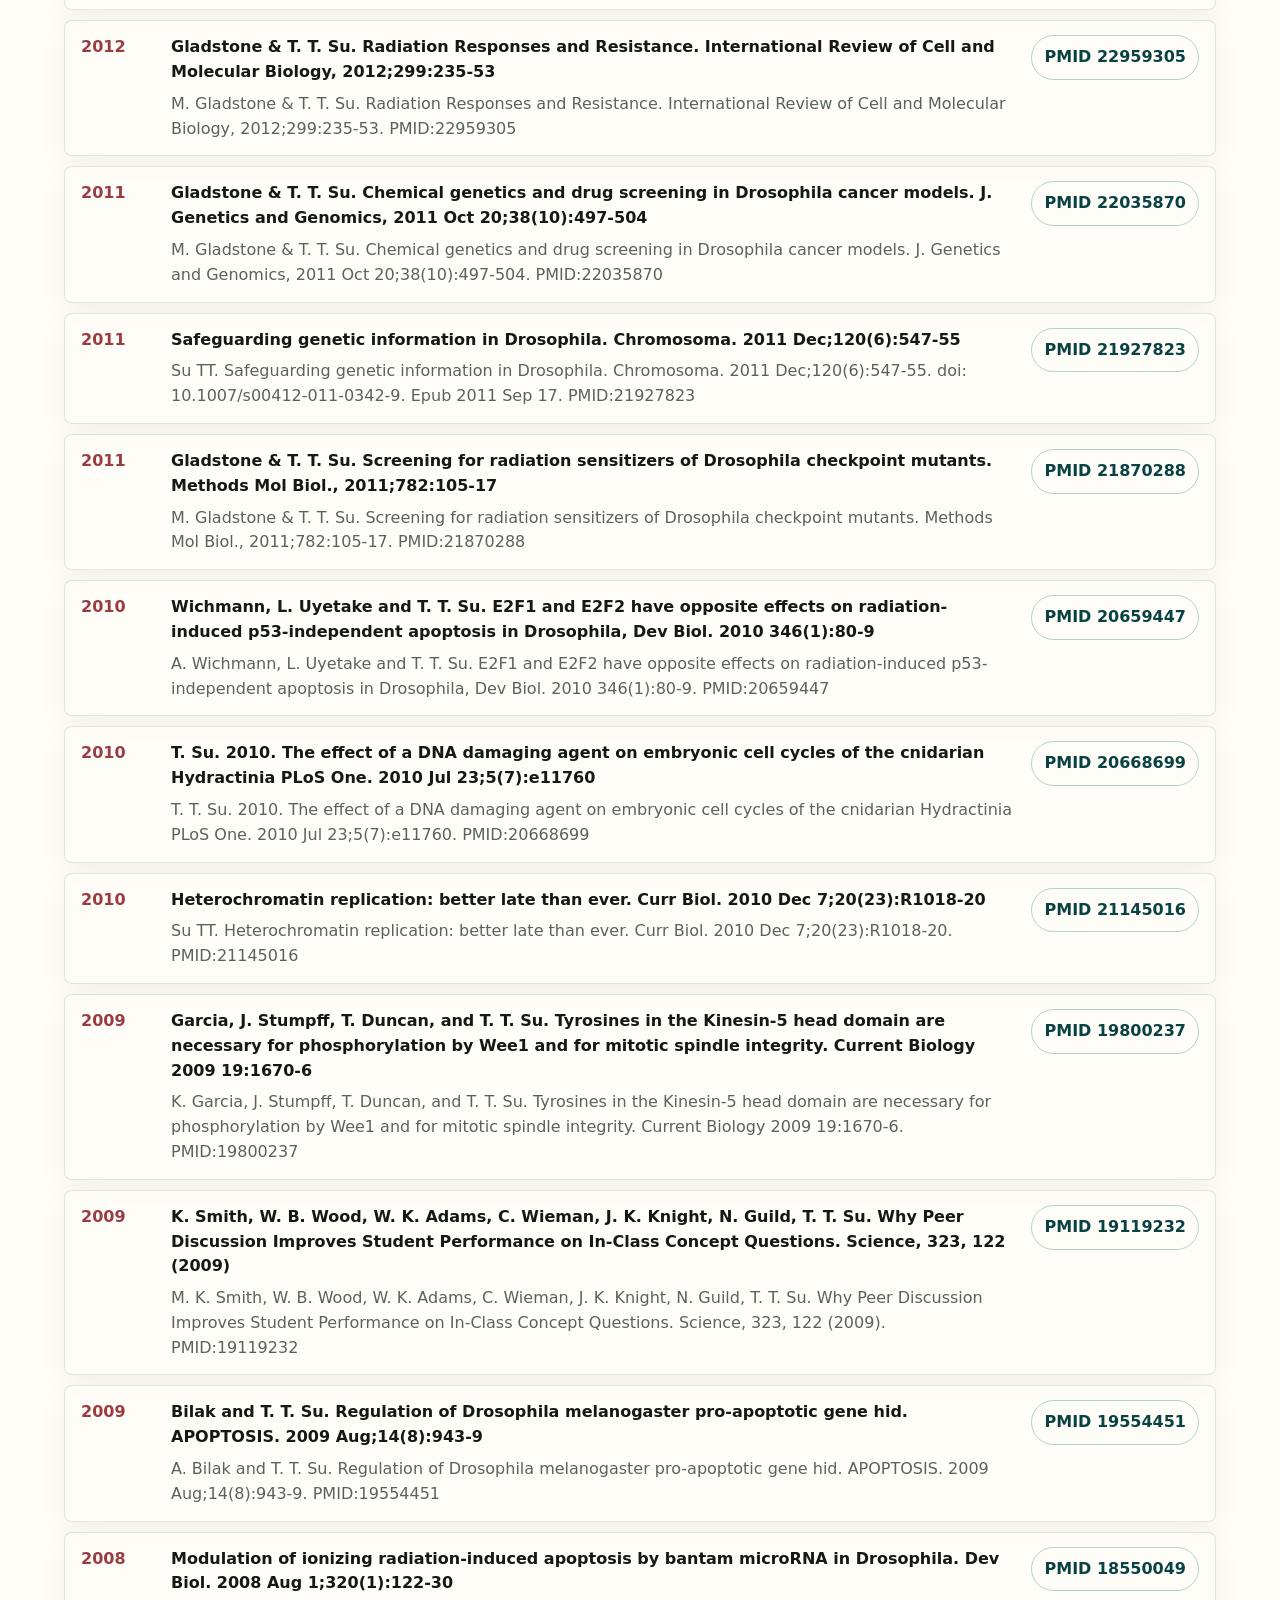
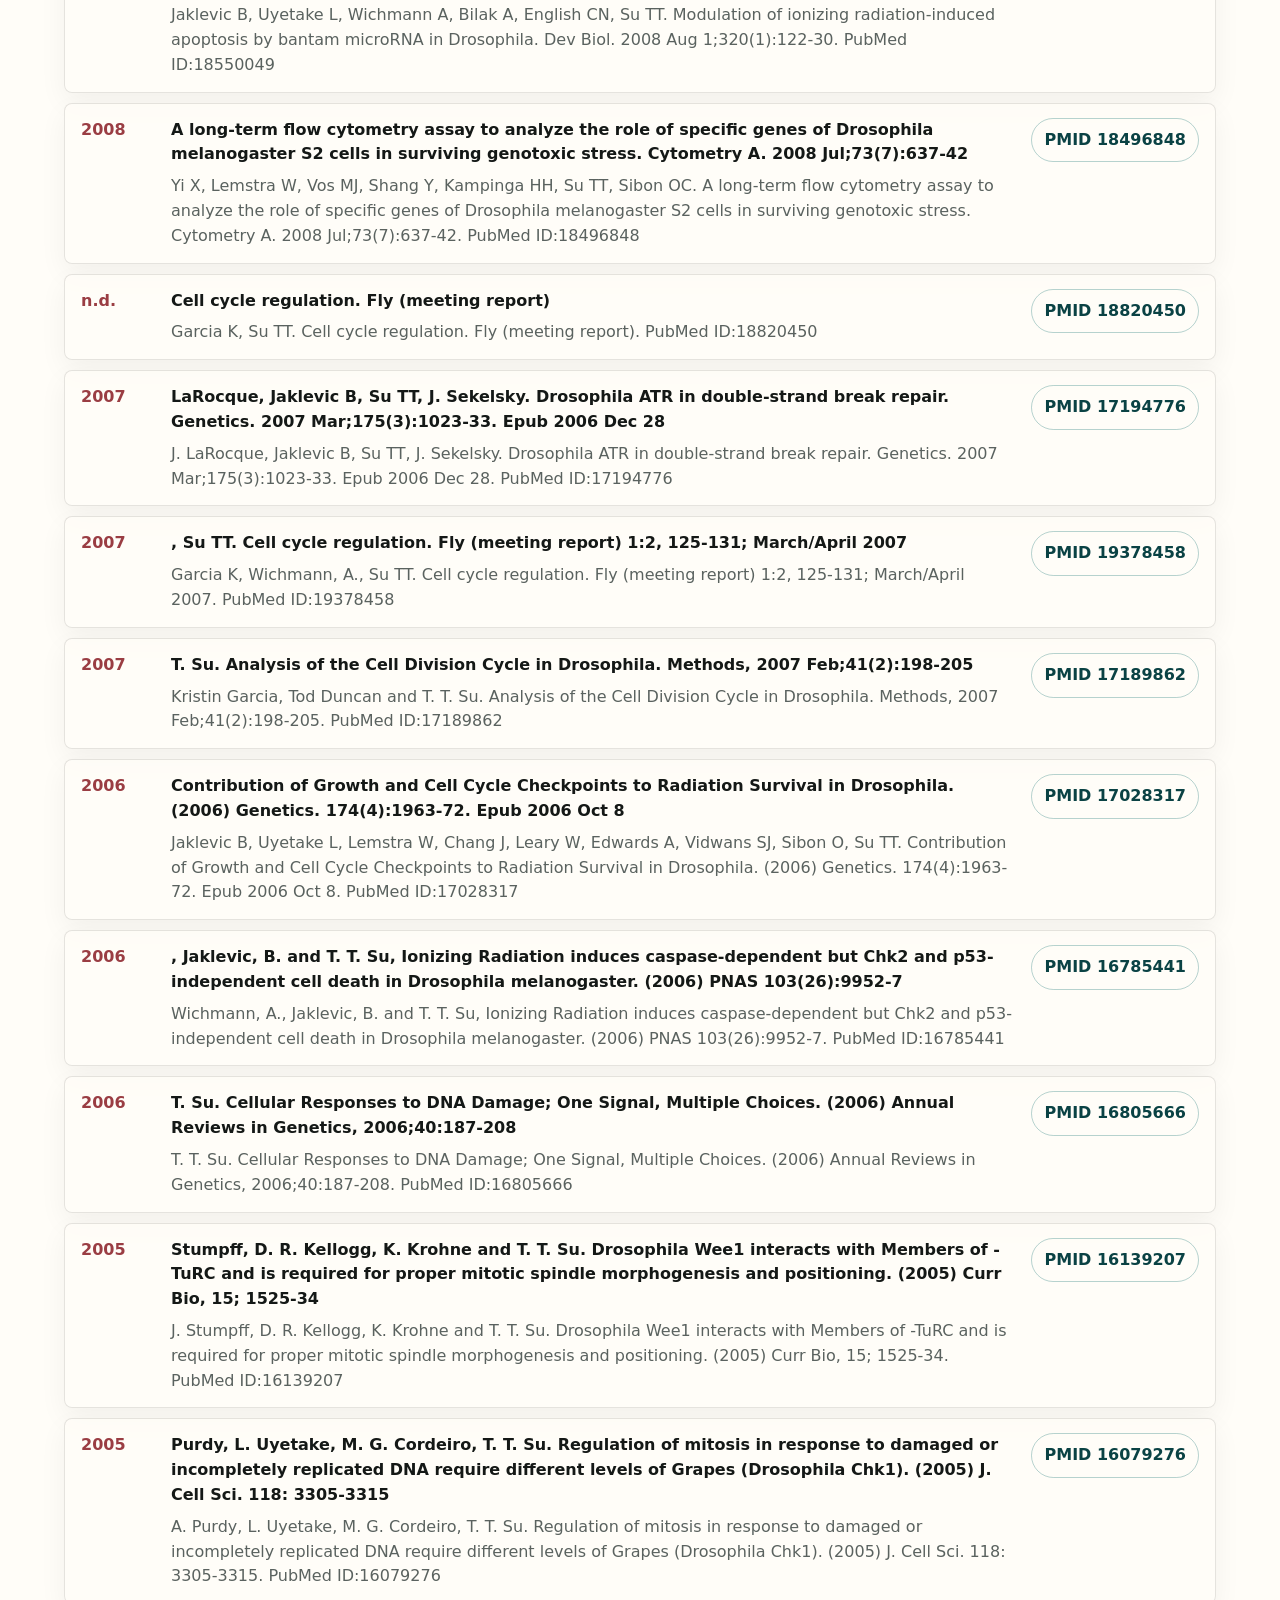
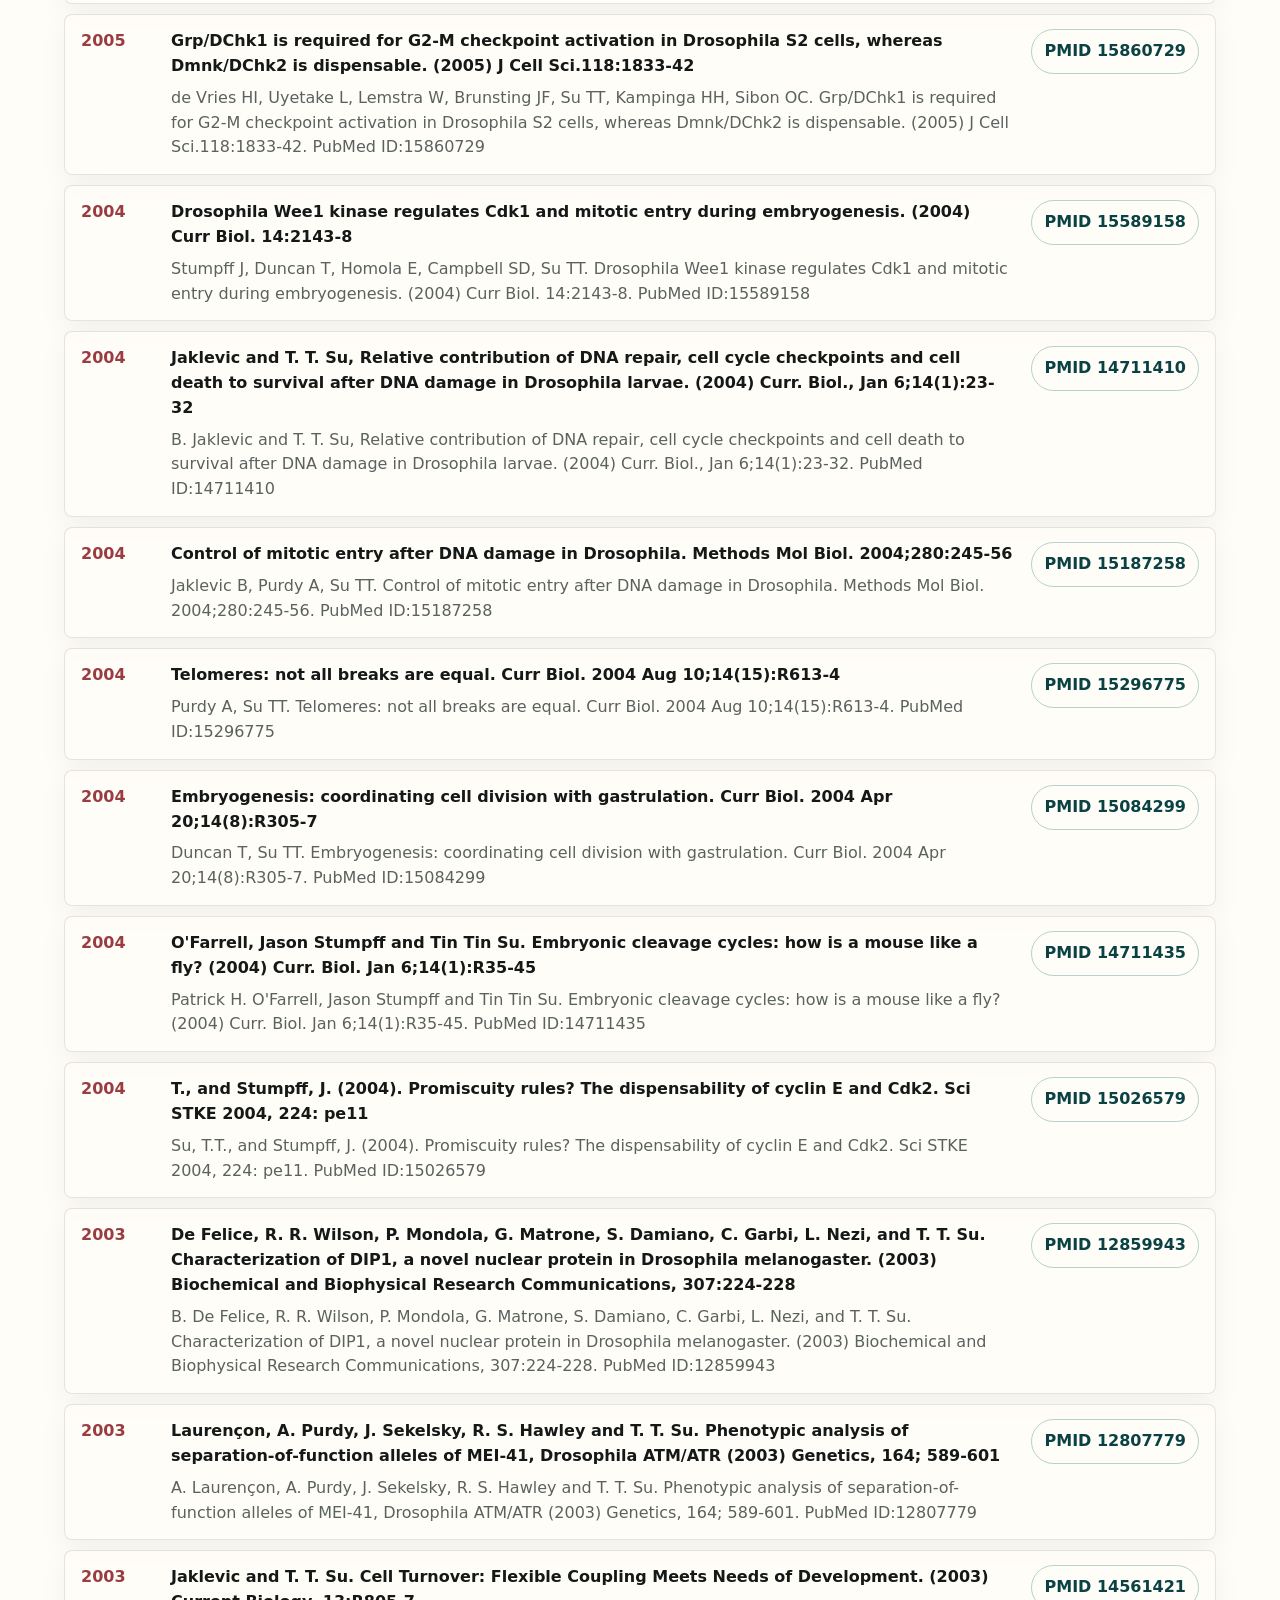
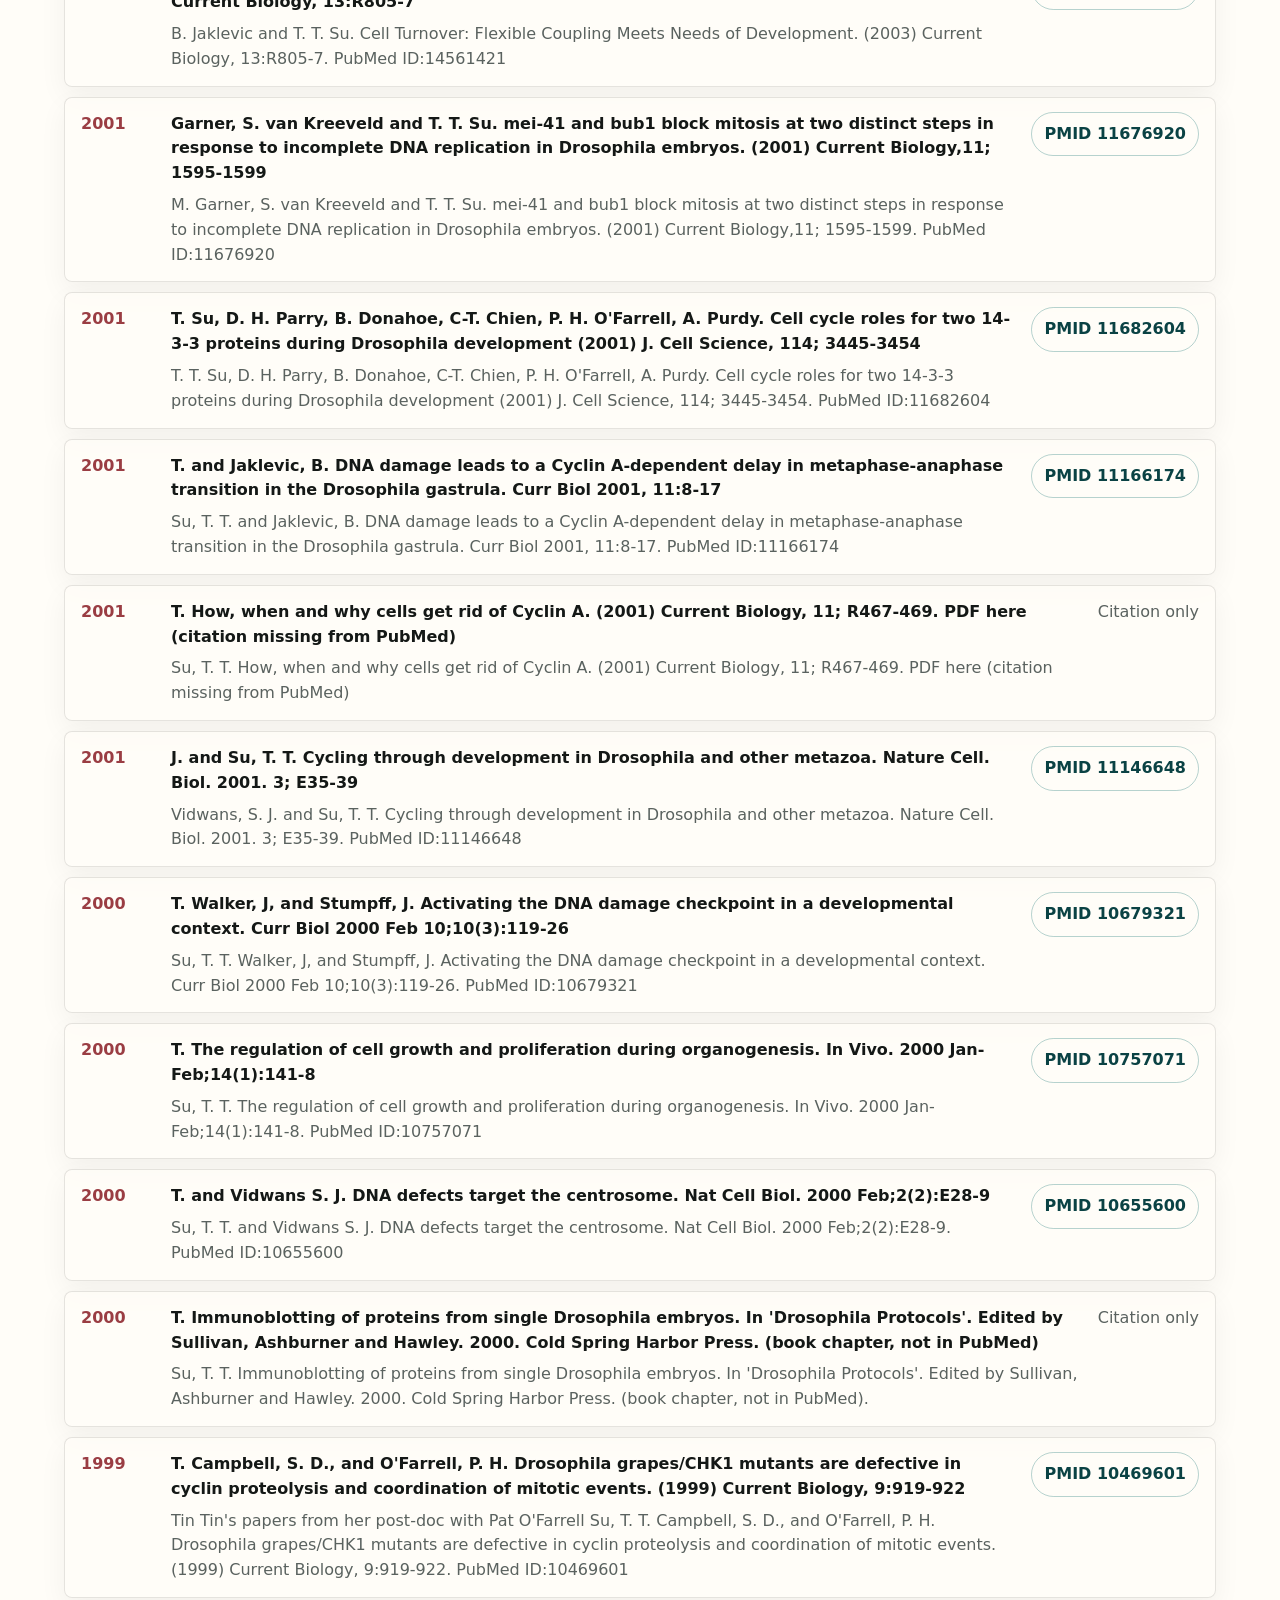
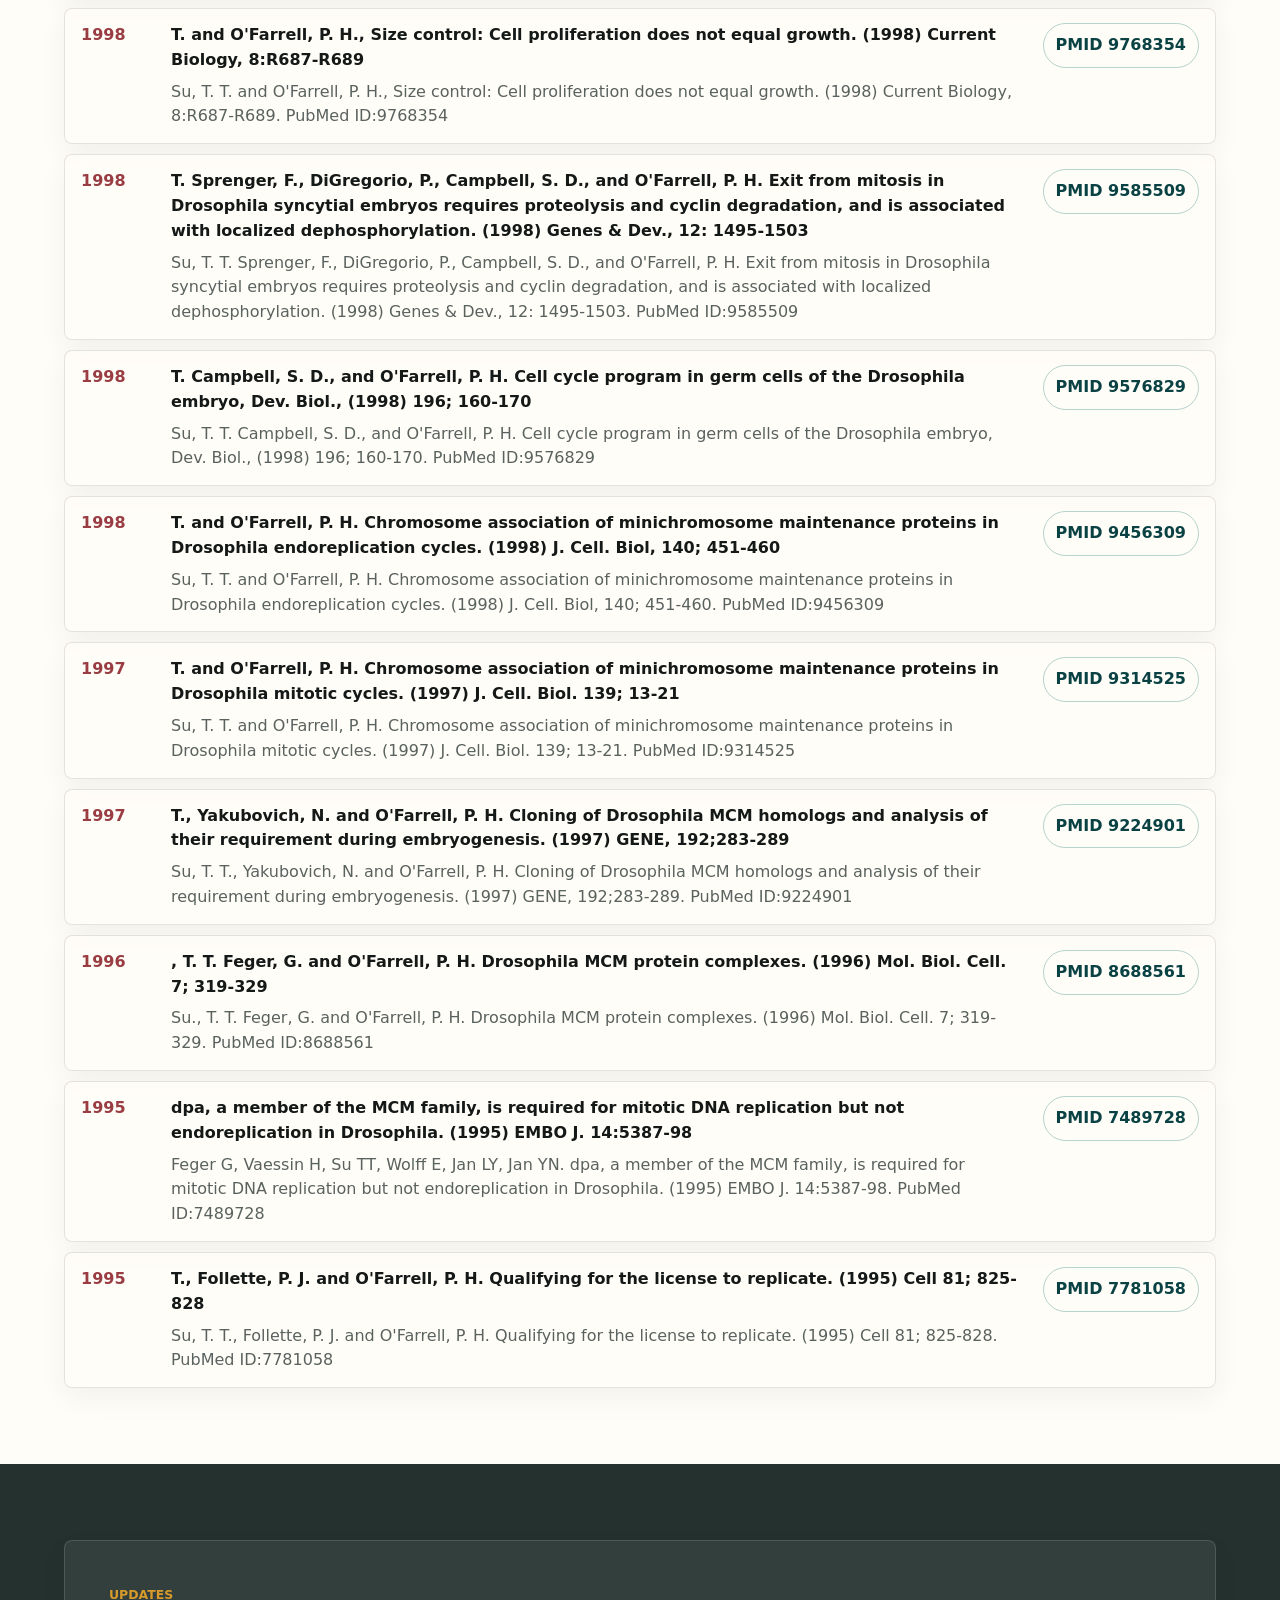
==== commit 7c8601bd: "Remove join section" ====
--- a/index.html
+++ b/index.html
@@ -25,7 +25,6 @@
         <a href="#research">Research</a>
         <a href="#people">People</a>
         <a href="#publications">Publications</a>
-        <a href="#join">Join</a>
         <a href="#contact">Contact</a>
       </nav>
     </header>
@@ -180,7 +179,7 @@
         <div class="publication-list" id="publication-list" aria-live="polite"></div>
       </section>
 
-      <section class="section news-join" id="join">
+      <section class="section news-join" id="updates">
         <div class="news-panel">
           <p class="eyebrow">Updates</p>
           <h2>Lab news</h2>
@@ -188,15 +187,6 @@
             Follow recent publications, research updates, and lab announcements from the Su Lab.
           </p>
         </div>
-        <div class="join-panel">
-          <p class="eyebrow">Join</p>
-          <h2>Interested in the lab?</h2>
-          <p>
-            Students and researchers interested in cell fate, radiation response, regeneration, and
-            Drosophila or cancer models are welcome to contact the lab.
-          </p>
-          <a class="button primary" href="mailto:tin.su@colorado.edu">Email the lab</a>
-        </div>
       </section>
 
       <section class="section contact" id="contact">
--- a/styles.css
+++ b/styles.css
@@ -318,7 +318,6 @@
 .research-grid article,
 .person-card,
 .news-panel,
-.join-panel,
 .publication-item,
 .featured-pub {
   border: 1px solid rgba(20, 24, 22, 0.11);
@@ -342,7 +341,6 @@
 .research-grid p,
 .person-card p,
 .news-panel li,
-.join-panel p,
 .publication-meta,
 .publication-citation {
   color: var(--muted);
@@ -513,21 +511,19 @@
 
 .news-join {
   display: grid;
-  grid-template-columns: 1fr 1fr;
+  grid-template-columns: 1fr;
   gap: 16px;
   background: #24312f;
 }
 
-.news-panel,
-.join-panel {
+.news-panel {
   padding: clamp(24px, 4vw, 44px);
   color: var(--white);
   background: rgba(255, 253, 248, 0.07);
   border-color: rgba(255, 253, 248, 0.13);
 }
 
-.news-panel li,
-.join-panel p {
+.news-panel li {
   color: rgba(255, 253, 248, 0.75);
 }
 
